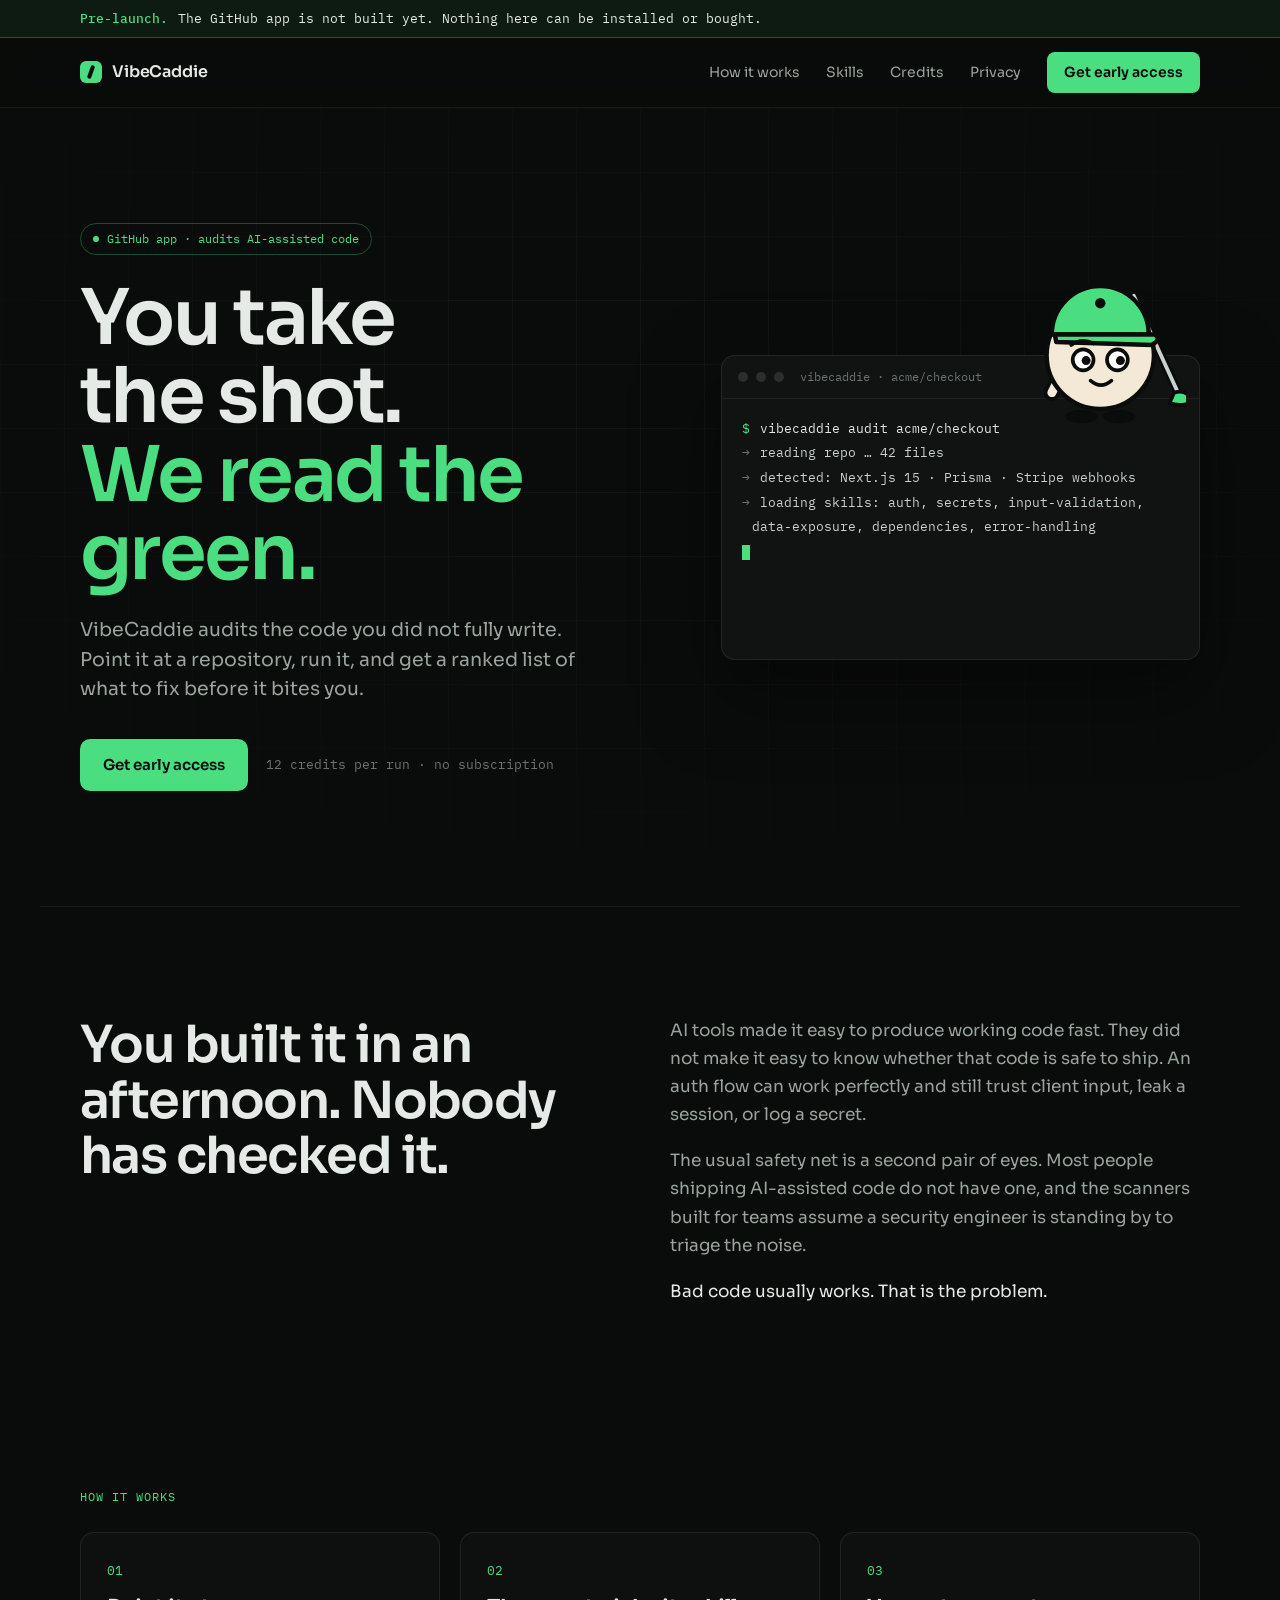
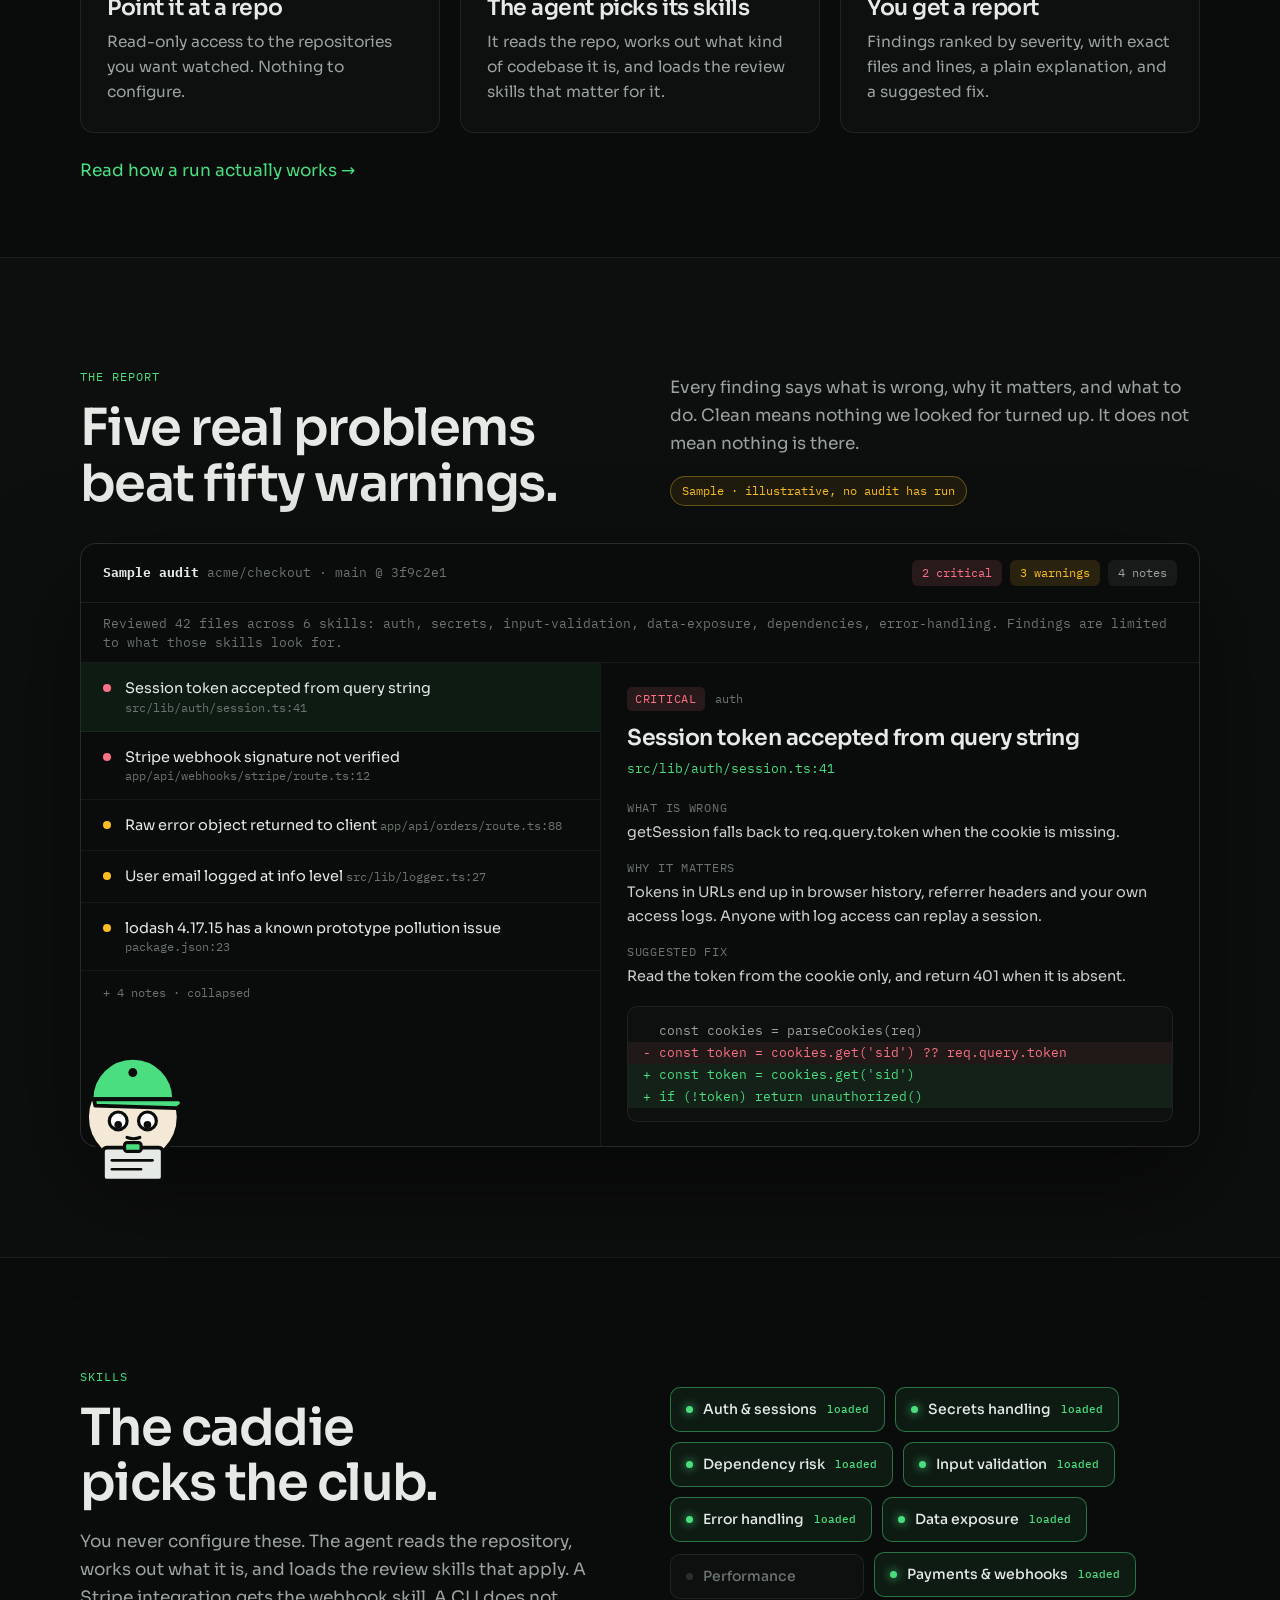
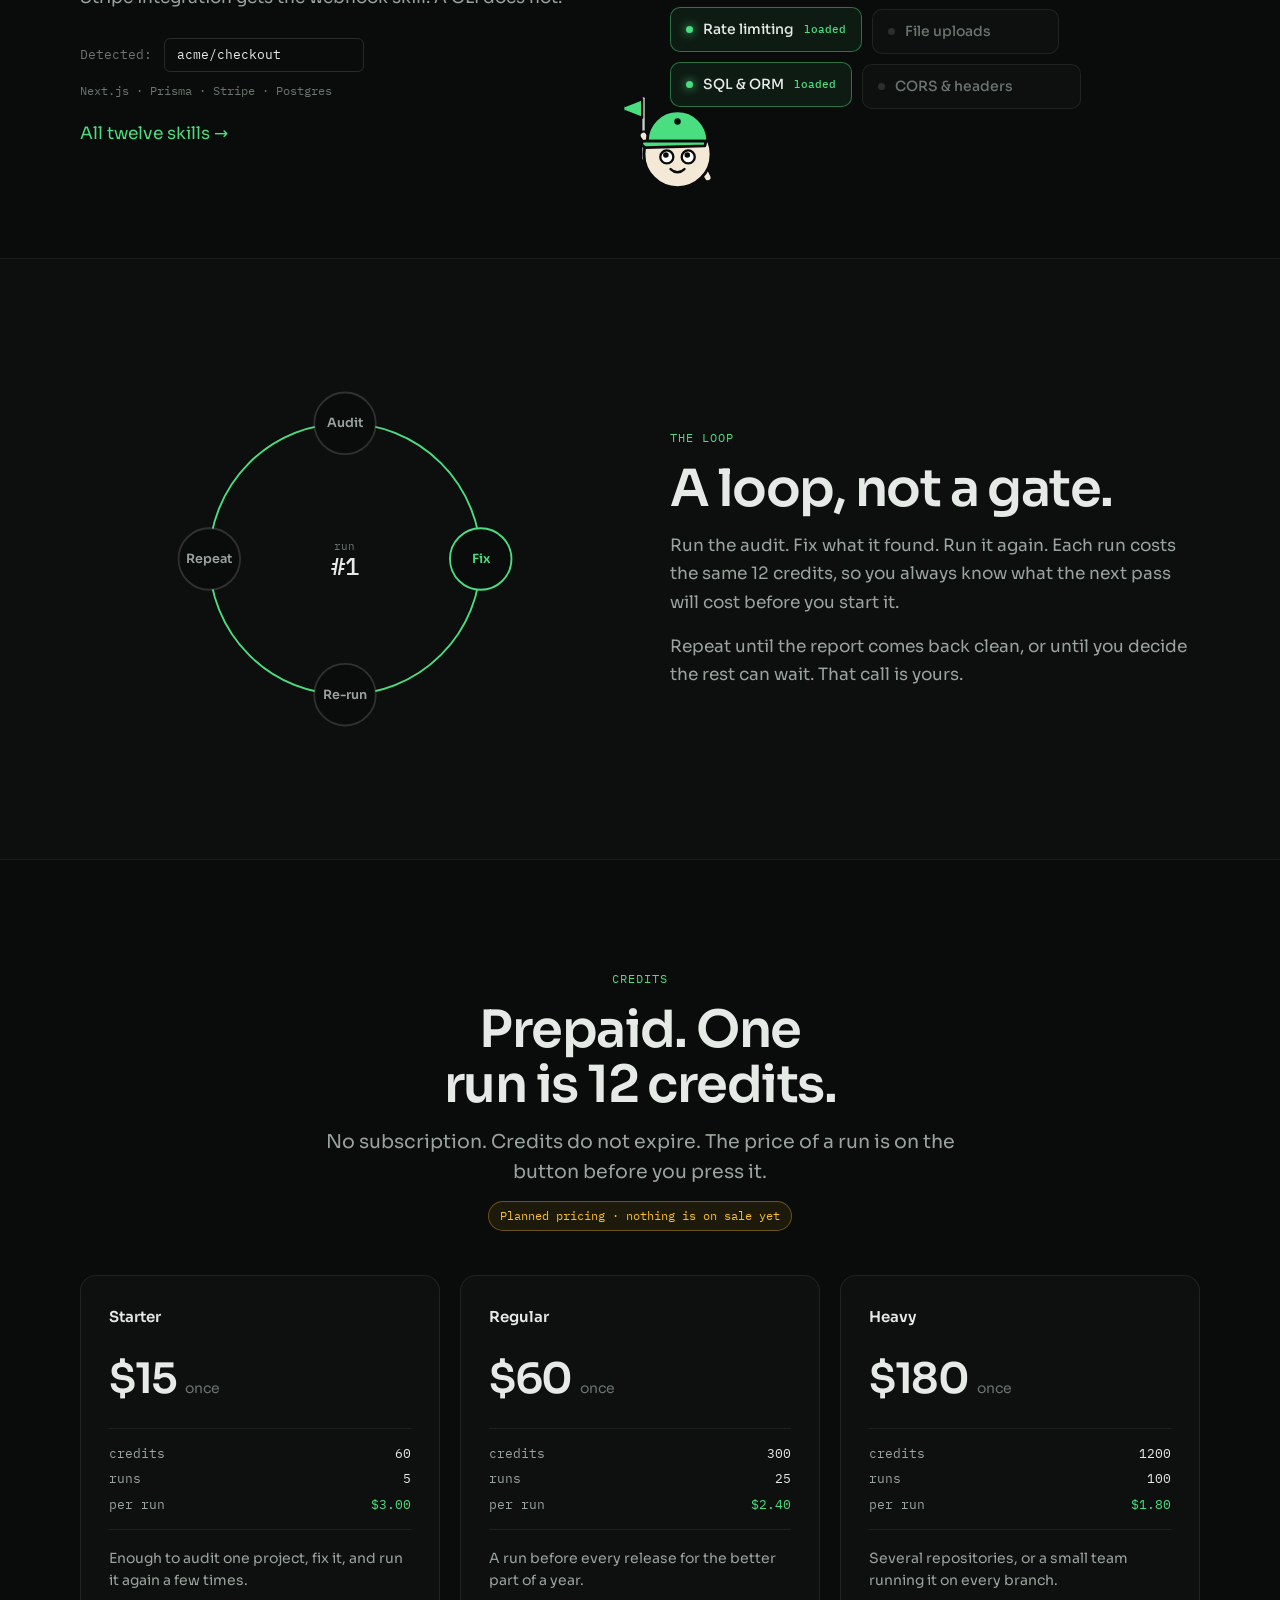
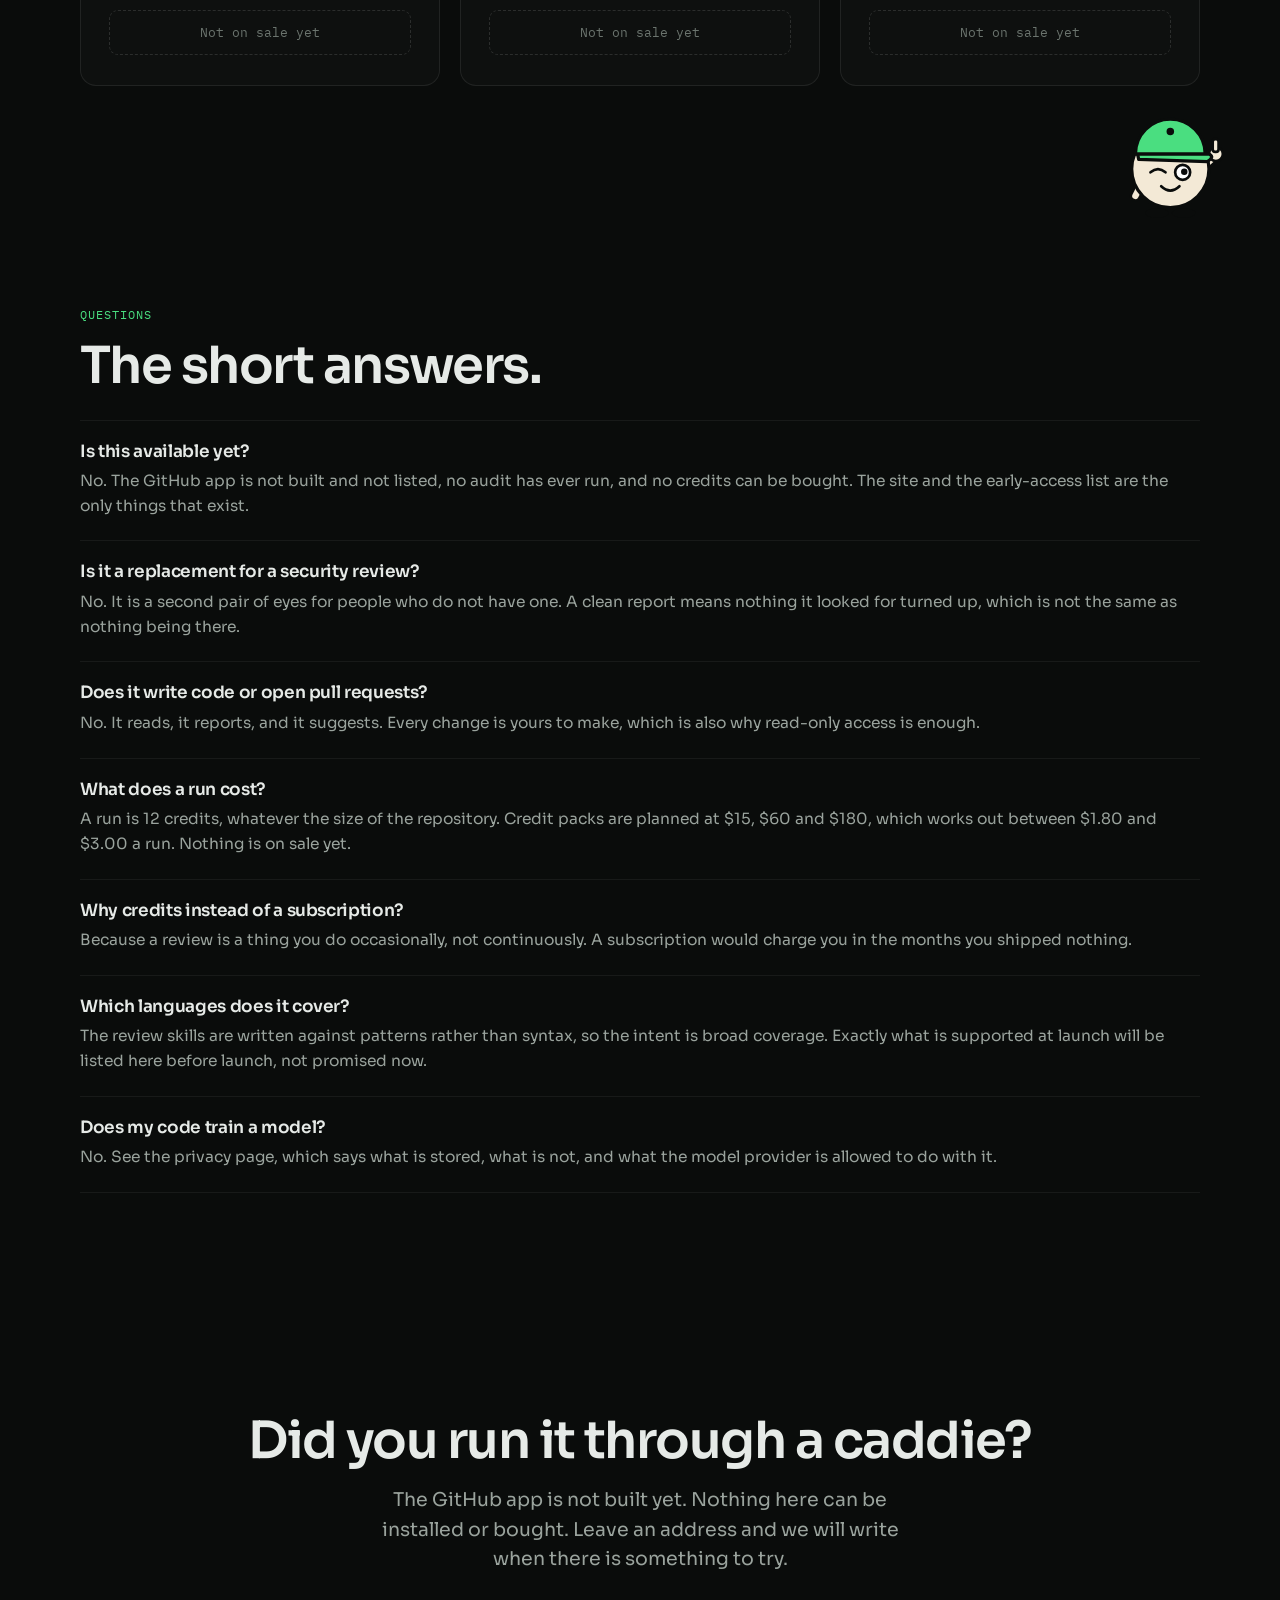
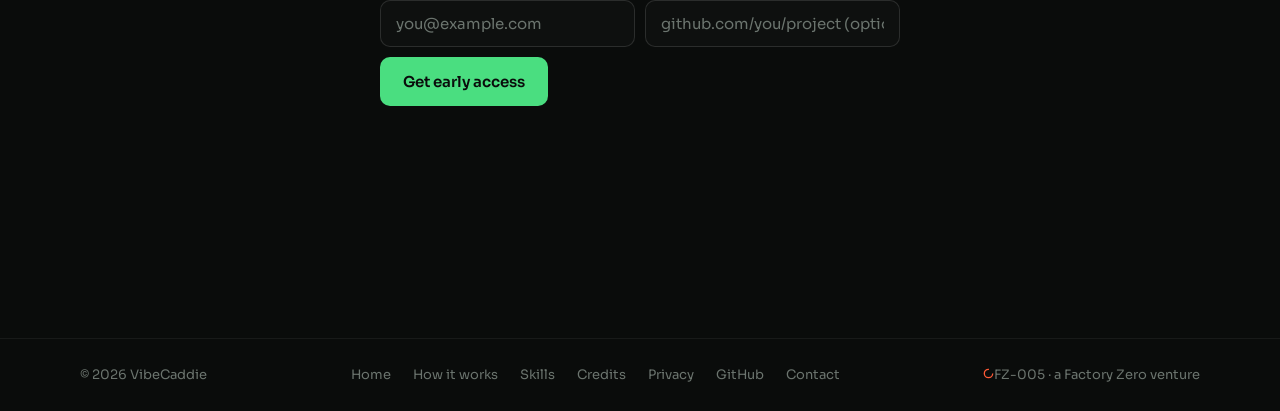
==== index.html @ 2d2e357c "VibeCaddie: the pre-launch site Built from the Claude Design source. Static HTML, vanilla JS, zero d" ====
<!DOCTYPE html>
<html lang="en" class="no-js">
<head>
<meta charset="utf-8">
<meta name="viewport" content="width=device-width, initial-scale=1">
<title>VibeCaddie — a code review agent for the code you did not write</title>
<meta name="description" content="VibeCaddie audits AI-assisted code. It reads a repository, loads only the review skills that apply, and returns findings ranked by severity with the file, the line and a suggested fix. Pre-launch.">
<link rel="canonical" href="https://vibecaddie.com/">

<meta property="og:type" content="website">
<meta property="og:site_name" content="VibeCaddie">
<meta property="og:title" content="VibeCaddie — a code review agent for the code you did not write">
<meta property="og:description" content="VibeCaddie audits AI-assisted code. It reads a repository, loads only the review skills that apply, and returns findings ranked by severity with the file, the line and a suggested fix. Pre-launch.">
<meta property="og:url" content="https://vibecaddie.com/">
<meta property="og:image" content="https://vibecaddie.com/assets/og.png">
<meta name="twitter:card" content="summary_large_image">
<meta name="twitter:title" content="VibeCaddie — a code review agent for the code you did not write">
<meta name="twitter:description" content="VibeCaddie audits AI-assisted code. It reads a repository, loads only the review skills that apply, and returns findings ranked by severity with the file, the line and a suggested fix. Pre-launch.">
<meta name="twitter:image" content="https://vibecaddie.com/assets/og.png">

<meta name="theme-color" content="#0a0c0b">
<link rel="icon" href="/assets/favicon.svg" type="image/svg+xml">
<link rel="apple-touch-icon" href="/assets/apple-touch-icon.png">
<link rel="manifest" href="/site.webmanifest">

<link rel="alternate" type="text/plain" href="/llms.txt" title="Plain-text brief for language models">
<link rel="alternate" type="application/json" href="/vibecaddie.json" title="VibeCaddie as JSON">

<link rel="preconnect" href="https://fonts.googleapis.com">
<link rel="preconnect" href="https://fonts.gstatic.com" crossorigin>
<link href="https://fonts.googleapis.com/css2?family=Sora:wght@400;500;600;700&family=IBM+Plex+Mono:wght@400;500&display=swap" rel="stylesheet">
<link rel="stylesheet" href="/assets/vc.css">

<script type="application/ld+json">{"@context":"https://schema.org","@graph":[{"@type":"Organization","@id":"https://vibecaddie.com/#org","name":"VibeCaddie","url":"https://vibecaddie.com","email":"contact@vibecaddie.com","sameAs":["https://github.com/VibeCaddie","https://factory0.ventures"],"parentOrganization":{"@type":"Organization","name":"Factory Zero","url":"https://factory0.ventures"}},{"@type":"WebSite","@id":"https://vibecaddie.com/#site","url":"https://vibecaddie.com","name":"VibeCaddie","description":"VibeCaddie audits the code you did not fully write. Point it at a repository, run it, and get a ranked list of what to fix before it bites you.","publisher":{"@id":"https://vibecaddie.com/#org"}},{"@type":"SoftwareApplication","@id":"https://vibecaddie.com/#app","name":"VibeCaddie","applicationCategory":"DeveloperApplication","operatingSystem":"Web","description":"VibeCaddie audits the code you did not fully write. Point it at a repository, run it, and get a ranked list of what to fix before it bites you.","offers":[{"@type":"Offer","name":"Starter — 60 credits","price":"15","priceCurrency":"USD","availability":"https://schema.org/PreOrder","description":"Enough to audit one project, fix it, and run it again a few times."},{"@type":"Offer","name":"Regular — 300 credits","price":"60","priceCurrency":"USD","availability":"https://schema.org/PreOrder","description":"A run before every release for the better part of a year."},{"@type":"Offer","name":"Heavy — 1200 credits","price":"180","priceCurrency":"USD","availability":"https://schema.org/PreOrder","description":"Several repositories, or a small team running it on every branch."}]},{"@type":"FAQPage","@id":"https://vibecaddie.com/#faq","mainEntity":[{"@type":"Question","name":"Is this available yet?","acceptedAnswer":{"@type":"Answer","text":"No. The GitHub app is not built and not listed, no audit has ever run, and no credits can be bought. The site and the early-access list are the only things that exist."}},{"@type":"Question","name":"Is it a replacement for a security review?","acceptedAnswer":{"@type":"Answer","text":"No. It is a second pair of eyes for people who do not have one. A clean report means nothing it looked for turned up, which is not the same as nothing being there."}},{"@type":"Question","name":"Does it write code or open pull requests?","acceptedAnswer":{"@type":"Answer","text":"No. It reads, it reports, and it suggests. Every change is yours to make, which is also why read-only access is enough."}},{"@type":"Question","name":"What does a run cost?","acceptedAnswer":{"@type":"Answer","text":"A run is 12 credits, whatever the size of the repository. Credit packs are planned at $15, $60 and $180, which works out between $1.80 and $3.00 a run. Nothing is on sale yet."}},{"@type":"Question","name":"Why credits instead of a subscription?","acceptedAnswer":{"@type":"Answer","text":"Because a review is a thing you do occasionally, not continuously. A subscription would charge you in the months you shipped nothing."}},{"@type":"Question","name":"Which languages does it cover?","acceptedAnswer":{"@type":"Answer","text":"The review skills are written against patterns rather than syntax, so the intent is broad coverage. Exactly what is supported at launch will be listed here before launch, not promised now."}},{"@type":"Question","name":"Does my code train a model?","acceptedAnswer":{"@type":"Answer","text":"No. See the privacy page, which says what is stored, what is not, and what the model provider is allowed to do with it."}}]}]}</script>
</head>
<body>
<a class="skip" href="#main">Skip to content</a>

<div class="status-bar">
  <div class="wrap"><b>Pre-launch.</b> <span>The GitHub app is not built yet. Nothing here can be installed or bought.</span></div>
</div>

<nav class="nav" data-open="false">
  <div class="wrap">
    <a class="wordmark" href="/"><span class="mark" aria-hidden="true"></span>VibeCaddie</a>
    <button class="nav-toggle" type="button" aria-controls="nav-links">Menu</button>
    <div class="nav-links" id="nav-links">
      <a href="/how-it-works/">How it works</a>
      <a href="/skills/">Skills</a>
      <a href="/pricing/">Credits</a>
      <a href="/privacy/">Privacy</a>
      <a class="btn btn-primary btn-sm" href="/#early-access">Get early access</a>
    </div>
  </div>
</nav>
<main id="main">

<section class="hero">
  <div class="hero-grid" aria-hidden="true"></div>
  <div class="wrap">
    <div class="hero-col">
      <span class="pill"><span class="dot"></span>GitHub app &middot; audits AI-assisted code</span>
      <h1 style="margin:24px 0 0">You take the shot.<br><span class="accent">We read the green.</span></h1>
      <p class="lede" style="margin:24px 0 0;max-width:520px">VibeCaddie audits the code you did not fully write. Point it at a repository, run it, and get a ranked list of what to fix before it bites you.</p>
      <div class="hero-actions">
        <a class="btn btn-primary" href="#early-access">Get early access</a>
        <span class="hero-note">12 credits per run &middot; no subscription</span>
      </div>
    </div>
    <div class="hero-col">
      <div class="mascot mascot--hero" aria-hidden="true"><div class="float"><svg xmlns="http://www.w3.org/2000/svg" viewBox="0 0 220 240" aria-label="Caddie mascot handing over a club">
        <line x1="150" y1="60" x2="212" y2="196" stroke="#0a0c0b" stroke-width="12" stroke-linecap="round"/>
        <line x1="150" y1="60" x2="212" y2="196" stroke="#c9d1cc" stroke-width="5" stroke-linecap="round"/>
        <path d="M204 190 q18 -6 24 12 q-14 8 -30 2z" fill="#4ade80" stroke="#0a0c0b" stroke-width="5" stroke-linejoin="round"/>
        <ellipse cx="80" cy="222" rx="22" ry="9" fill="#0a0c0b"/><ellipse cx="130" cy="222" rx="22" ry="9" fill="#0a0c0b"/>
        <line x1="112" y1="150" x2="160" y2="92" stroke="#0a0c0b" stroke-width="22" stroke-linecap="round"/>
        <line x1="112" y1="150" x2="160" y2="92" stroke="#f3e9d6" stroke-width="12" stroke-linecap="round"/>
        <line x1="60" y1="150" x2="40" y2="190" stroke="#0a0c0b" stroke-width="22" stroke-linecap="round"/>
        <line x1="60" y1="150" x2="40" y2="190" stroke="#f3e9d6" stroke-width="12" stroke-linecap="round"/>
        <circle cx="105" cy="140" r="72" fill="#f3e9d6" stroke="#0a0c0b" stroke-width="6"/>
        <path d="M40 112 A65 65 0 0 1 170 112 Z" fill="#4ade80" stroke="#0a0c0b" stroke-width="6" stroke-linejoin="round"/>
        <path d="M44 112 L178 112 Q188 118 174 126 L46 122 Z" fill="#4ade80" stroke="#0a0c0b" stroke-width="6" stroke-linejoin="round"/>
        <circle cx="105" cy="70" r="7" fill="#0a0c0b"/>
        <circle cx="82" cy="146" r="14" fill="#fff" stroke="#0a0c0b" stroke-width="5"/><circle cx="128" cy="146" r="14" fill="#fff" stroke="#0a0c0b" stroke-width="5"/>
        <circle cx="86" cy="147" r="6" fill="#0a0c0b"/><circle cx="132" cy="147" r="6" fill="#0a0c0b"/>
        <path d="M66 126 q14 -10 30 -2" stroke="#0a0c0b" stroke-width="5" fill="none" stroke-linecap="round"/>
        <path d="M92 174 q14 12 28 0" stroke="#0a0c0b" stroke-width="5" fill="none" stroke-linecap="round"/>
      </svg></div></div>
      
  <div class="term" data-term>
    <div class="term-bar">
      <i></i><i></i><i></i><span>vibecaddie &middot; acme/checkout</span>
    </div>
    <div class="term-body">
      <div class="term-line is-cmd"><span class="pre">$</span><span class="txt">vibecaddie audit acme/checkout</span></div>
      <div class="term-line"><span class="pre">→</span><span class="txt">reading repo … 42 files</span></div>
      <div class="term-line"><span class="pre">→</span><span class="txt">detected: Next.js 15 · Prisma · Stripe webhooks</span></div>
      <div class="term-line"><span class="pre">→</span><span class="txt">loading skills: auth, secrets, input-validation,</span></div>
      <div class="term-line"><span class="pre"> </span><span class="txt">data-exposure, dependencies, error-handling</span></div>
      <div class="term-line"><span class="pre">→</span><span class="txt">auditing …</span></div>
      <div class="term-line is-ok"><span class="pre">✓</span><span class="txt">2 critical · 3 warnings · 4 notes</span></div>
      <div class="term-line"><span class="pre">·</span><span class="txt">done in 1m 48s · 12 credits</span></div>
      <span class="caret" hidden></span>
    </div>
  </div>
    </div>
  </div>
</section>

<section class="section wrap" data-reveal style="border-top:1px solid var(--line-2)">
  <div class="two-col">
    <h2>You built it in an afternoon. Nobody has checked it.</h2>
    <div class="stack">
      <p class="body">AI tools made it easy to produce working code fast. They did not make it easy to know whether that code is safe to ship. An auth flow can work perfectly and still trust client input, leak a session, or log a secret.</p>
      <p class="body">The usual safety net is a second pair of eyes. Most people shipping AI-assisted code do not have one, and the scanners built for teams assume a security engineer is standing by to triage the noise.</p>
      <p class="body strong-line">Bad code usually works. That is the problem.</p>
    </div>
  </div>
</section>

<section class="section-tight wrap" id="how" data-reveal>
  <p class="kicker">How it works</p>
  <div class="cards" style="margin-top:26px">
    <div class="card">
      <div class="n">01</div>
      <h3>Point it at a repo</h3>
      <p>Read-only access to the repositories you want watched. Nothing to configure.</p>
    </div>
    <div class="card">
      <div class="n">02</div>
      <h3>The agent picks its skills</h3>
      <p>It reads the repo, works out what kind of codebase it is, and loads the review skills that matter for it.</p>
    </div>
    <div class="card">
      <div class="n">03</div>
      <h3>You get a report</h3>
      <p>Findings ranked by severity, with exact files and lines, a plain explanation, and a suggested fix.</p>
    </div>
  </div>
  <p class="body" style="margin-top:24px"><a href="/how-it-works/" style="color:var(--green)">Read how a run actually works &rarr;</a></p>
</section>

<section class="band" id="report">
  <div class="section wrap">
    <div class="two-col center" style="margin-bottom:32px" data-reveal>
      <div>
        <p class="kicker">The report</p>
        <h2 style="margin-top:14px">Five real problems beat fifty warnings.</h2>
      </div>
      <div class="stack">
        <p class="body">Every finding says what is wrong, why it matters, and what to do. Clean means nothing we looked for turned up. It does not mean nothing is there.</p>
        <p><span class="sample-note">Sample &middot; illustrative, no audit has run</span></p>
      </div>
    </div>
    <div data-reveal>
    <div style="position:relative">
      <div class="mascot mascot--report" aria-hidden="true"><div class="float"><svg xmlns="http://www.w3.org/2000/svg" viewBox="0 0 220 240" aria-label="Caddie mascot reading a clipboard">
          <ellipse cx="80" cy="222" rx="22" ry="9" fill="#0a0c0b"/><ellipse cx="130" cy="222" rx="22" ry="9" fill="#0a0c0b"/>
          <line x1="60" y1="150" x2="70" y2="200" stroke="#0a0c0b" stroke-width="22" stroke-linecap="round"/><line x1="60" y1="150" x2="70" y2="200" stroke="#f3e9d6" stroke-width="12" stroke-linecap="round"/>
          <line x1="150" y1="150" x2="140" y2="200" stroke="#0a0c0b" stroke-width="22" stroke-linecap="round"/><line x1="150" y1="150" x2="140" y2="200" stroke="#f3e9d6" stroke-width="12" stroke-linecap="round"/>
          <circle cx="105" cy="140" r="72" fill="#f3e9d6" stroke="#0a0c0b" stroke-width="6"/>
          <path d="M40 112 A65 65 0 0 1 170 112 Z" fill="#4ade80" stroke="#0a0c0b" stroke-width="6" stroke-linejoin="round"/>
          <path d="M44 112 L178 112 Q188 118 174 126 L46 122 Z" fill="#4ade80" stroke="#0a0c0b" stroke-width="6" stroke-linejoin="round"/>
          <circle cx="105" cy="70" r="7" fill="#0a0c0b"/>
          <circle cx="82" cy="146" r="14" fill="#fff" stroke="#0a0c0b" stroke-width="5"/><circle cx="128" cy="146" r="14" fill="#fff" stroke="#0a0c0b" stroke-width="5"/>
          <circle cx="82" cy="152" r="6" fill="#0a0c0b"/><circle cx="128" cy="152" r="6" fill="#0a0c0b"/>
          <path d="M96 172 q10 4 20 0" stroke="#0a0c0b" stroke-width="5" fill="none" stroke-linecap="round"/>
          <rect x="58" y="188" width="94" height="52" rx="6" fill="#e6eae7" stroke="#0a0c0b" stroke-width="6"/>
          <rect x="92" y="180" width="26" height="14" rx="4" fill="#4ade80" stroke="#0a0c0b" stroke-width="5"/>
          <line x1="72" y1="208" x2="136" y2="208" stroke="#0a0c0b" stroke-width="4" stroke-linecap="round"/><line x1="72" y1="222" x2="118" y2="222" stroke="#0a0c0b" stroke-width="4" stroke-linecap="round"/>
        </svg></div></div>
      <div class="report" data-report>
        <div class="report-head">
          <div><b>Sample audit</b> <span class="repo">acme/checkout &middot; main @ 3f9c2e1</span></div>
          <div class="chips">
            <span class="chip critical">2 critical</span>
            <span class="chip warning">3 warnings</span>
            <span class="chip note">4 notes</span>
          </div>
        </div>
        <div class="report-scope">Reviewed 42 files across 6 skills: auth, secrets, input-validation, data-exposure, dependencies, error-handling. Findings are limited to what those skills look for.</div>
        <div class="report-body">
          <div class="finding-list" role="tablist" aria-label="Sample findings">
        <button type="button" class="finding" role="tab" data-for="f0" aria-selected="true">
          <span class="dot critical"></span>
          <span style="min-width:0">
            <span class="t">Session token accepted from query string</span>
            <span class="p">src/lib/auth/session.ts:41</span>
          </span>
        </button>
        <button type="button" class="finding" role="tab" data-for="f1" aria-selected="false">
          <span class="dot critical"></span>
          <span style="min-width:0">
            <span class="t">Stripe webhook signature not verified</span>
            <span class="p">app/api/webhooks/stripe/route.ts:12</span>
          </span>
        </button>
        <button type="button" class="finding" role="tab" data-for="f2" aria-selected="false">
          <span class="dot warning"></span>
          <span style="min-width:0">
            <span class="t">Raw error object returned to client</span>
            <span class="p">app/api/orders/route.ts:88</span>
          </span>
        </button>
        <button type="button" class="finding" role="tab" data-for="f3" aria-selected="false">
          <span class="dot warning"></span>
          <span style="min-width:0">
            <span class="t">User email logged at info level</span>
            <span class="p">src/lib/logger.ts:27</span>
          </span>
        </button>
        <button type="button" class="finding" role="tab" data-for="f4" aria-selected="false">
          <span class="dot warning"></span>
          <span style="min-width:0">
            <span class="t">lodash 4.17.15 has a known prototype pollution issue</span>
            <span class="p">package.json:23</span>
          </span>
        </button>
            <div class="finding-more">+ 4 notes &middot; collapsed</div>
          </div>
          <div>
        <div class="detail" data-detail="f0">
          <div class="detail-meta">
            <span class="sev critical">critical</span>
            <span class="dim">auth</span>
          </div>
          <h3>Session token accepted from query string</h3>
          <div class="detail-path">src/lib/auth/session.ts:41</div>
          <div class="detail-grid">
            <div><span class="label">What is wrong</span>getSession falls back to req.query.token when the cookie is missing.</div>
            <div><span class="label">Why it matters</span>Tokens in URLs end up in browser history, referrer headers and your own access logs. Anyone with log access can replay a session.</div>
            <div><span class="label">Suggested fix</span>Read the token from the cookie only, and return 401 when it is absent.</div>
          </div>
          <div class="diff">
            <div>  const cookies = parseCookies(req)</div>
            <div class="del">- const token = cookies.get('sid') ?? req.query.token</div>
            <div class="add">+ const token = cookies.get('sid')</div>
            <div class="add">+ if (!token) return unauthorized()</div>
          </div>
        </div>
        <div class="detail" data-detail="f1" hidden>
          <div class="detail-meta">
            <span class="sev critical">critical</span>
            <span class="dim">payments</span>
          </div>
          <h3>Stripe webhook signature not verified</h3>
          <div class="detail-path">app/api/webhooks/stripe/route.ts:12</div>
          <div class="detail-grid">
            <div><span class="label">What is wrong</span>The handler parses the event body directly instead of calling stripe.webhooks.constructEvent.</div>
            <div><span class="label">Why it matters</span>Anyone who finds the endpoint can post a fake checkout.session.completed event and unlock a paid plan.</div>
            <div><span class="label">Suggested fix</span>Verify the Stripe-Signature header against your webhook secret before trusting the payload.</div>
          </div>
          <div class="diff">
            <div class="del">- const event = await req.json()</div>
            <div class="add">+ const sig = req.headers.get('stripe-signature')</div>
            <div class="add">+ const event = stripe.webhooks.constructEvent(</div>
            <div class="add">+   await req.text(), sig, process.env.STRIPE_WEBHOOK_SECRET)</div>
          </div>
        </div>
        <div class="detail" data-detail="f2" hidden>
          <div class="detail-meta">
            <span class="sev warning">warning</span>
            <span class="dim">error-handling</span>
          </div>
          <h3>Raw error object returned to client</h3>
          <div class="detail-path">app/api/orders/route.ts:88</div>
          <div class="detail-grid">
            <div><span class="label">What is wrong</span>The catch block sends err.message and err.stack in the 500 response.</div>
            <div><span class="label">Why it matters</span>Stack traces reveal file paths, dependency versions and sometimes query text.</div>
            <div><span class="label">Suggested fix</span>Log the error server side and return a generic message with a request id.</div>
          </div>
          <div class="diff">
            <div class="del">- return json({ error: err.message, stack: err.stack }, 500)</div>
            <div class="add">+ log.error({ err, requestId })</div>
            <div class="add">+ return json({ error: 'Something went wrong', requestId }, 500)</div>
          </div>
        </div>
        <div class="detail" data-detail="f3" hidden>
          <div class="detail-meta">
            <span class="sev warning">warning</span>
            <span class="dim">data-exposure</span>
          </div>
          <h3>User email logged at info level</h3>
          <div class="detail-path">src/lib/logger.ts:27</div>
          <div class="detail-grid">
            <div><span class="label">What is wrong</span>Every request log line includes the authenticated user’s email address.</div>
            <div><span class="label">Why it matters</span>Log retention is usually longer than you think, and shared with more vendors than you think.</div>
            <div><span class="label">Suggested fix</span>Log the user id instead, or hash the email if you need to correlate.</div>
          </div>
          <div class="diff">
            <div class="del">- log.info({ path, email: user.email })</div>
            <div class="add">+ log.info({ path, userId: user.id })</div>
          </div>
        </div>
        <div class="detail" data-detail="f4" hidden>
          <div class="detail-meta">
            <span class="sev warning">warning</span>
            <span class="dim">dependencies</span>
          </div>
          <h3>lodash 4.17.15 has a known prototype pollution issue</h3>
          <div class="detail-path">package.json:23</div>
          <div class="detail-grid">
            <div><span class="label">What is wrong</span>lodash is pinned below 4.17.21, which fixes CVE-2021-23337 and CVE-2020-28500.</div>
            <div><span class="label">Why it matters</span>Your code passes user-supplied objects to _.merge in two places.</div>
            <div><span class="label">Suggested fix</span>Bump to 4.17.21 or later and run the audit again.</div>
          </div>
          <div class="diff">
            <div class="del">- &quot;lodash&quot;: &quot;4.17.15&quot;</div>
            <div class="add">+ &quot;lodash&quot;: &quot;^4.17.21&quot;</div>
          </div>
        </div></div>
        </div>
      </div>
    </div></div>
  </div>
</section>

<section class="section wrap" data-reveal>
  <div class="two-col center">
    <div>
      <p class="kicker">Skills</p>
      <h2 style="margin-top:14px">The caddie picks the club.</h2>
      <p class="body" style="margin-top:18px">You never configure these. The agent reads the repository, works out what it is, and loads the review skills that apply. A Stripe integration gets the webhook skill. A CLI does not.</p>
      <div class="detect-row">
        <span class="dim">Detected:</span>
        <span class="detect-name" data-detect-name>acme/checkout</span>
      </div>
      <div class="mono dim" style="margin-top:10px;font-size:12px" data-detect-stack>Next.js · Prisma · Stripe · Postgres</div>
      <p class="body" style="margin-top:20px"><a href="/skills/" style="color:var(--green)">All twelve skills &rarr;</a></p>
    </div>
    <div style="position:relative">
      <div class="skill-cloud" data-skills="[{&quot;name&quot;:&quot;acme/checkout&quot;,&quot;stack&quot;:&quot;Next.js · Prisma · Stripe · Postgres&quot;,&quot;on&quot;:[0,1,2,3,4,5,7,8,10]},{&quot;name&quot;:&quot;dana/ledger-cli&quot;,&quot;stack&quot;:&quot;Go · Cobra · SQLite&quot;,&quot;on&quot;:[1,2,3,4,10]},{&quot;name&quot;:&quot;studio/media-api&quot;,&quot;stack&quot;:&quot;Express · S3 · Redis · JWT&quot;,&quot;on&quot;:[0,1,3,5,6,8,9,11]}]">
        <div class="mascot mascot--skills" aria-hidden="true"><div class="float"><svg xmlns="http://www.w3.org/2000/svg" viewBox="0 0 220 240" aria-label="Caddie mascot holding up a flag">
          <line x1="178" y1="20" x2="178" y2="150" stroke="#0a0c0b" stroke-width="12" stroke-linecap="round"/><line x1="178" y1="20" x2="178" y2="150" stroke="#c9d1cc" stroke-width="5" stroke-linecap="round"/>
          <path d="M181 22 L232 42 L181 62 Z" fill="#4ade80" stroke="#0a0c0b" stroke-width="5" stroke-linejoin="round"/>
          <ellipse cx="80" cy="222" rx="22" ry="9" fill="#0a0c0b"/><ellipse cx="130" cy="222" rx="22" ry="9" fill="#0a0c0b"/>
          <line x1="150" y1="140" x2="178" y2="100" stroke="#0a0c0b" stroke-width="22" stroke-linecap="round"/><line x1="150" y1="140" x2="178" y2="100" stroke="#f3e9d6" stroke-width="12" stroke-linecap="round"/>
          <line x1="60" y1="150" x2="40" y2="190" stroke="#0a0c0b" stroke-width="22" stroke-linecap="round"/><line x1="60" y1="150" x2="40" y2="190" stroke="#f3e9d6" stroke-width="12" stroke-linecap="round"/>
          <circle cx="105" cy="140" r="72" fill="#f3e9d6" stroke="#0a0c0b" stroke-width="6"/>
          <path d="M40 112 A65 65 0 0 1 170 112 Z" fill="#4ade80" stroke="#0a0c0b" stroke-width="6" stroke-linejoin="round"/>
          <path d="M44 112 L178 112 Q188 118 174 126 L46 122 Z" fill="#4ade80" stroke="#0a0c0b" stroke-width="6" stroke-linejoin="round"/>
          <circle cx="105" cy="70" r="7" fill="#0a0c0b"/>
          <circle cx="82" cy="146" r="14" fill="#fff" stroke="#0a0c0b" stroke-width="5"/><circle cx="128" cy="146" r="14" fill="#fff" stroke="#0a0c0b" stroke-width="5"/>
          <circle cx="84" cy="142" r="6" fill="#0a0c0b"/><circle cx="130" cy="142" r="6" fill="#0a0c0b"/>
          <path d="M90 172 q15 14 30 0" stroke="#0a0c0b" stroke-width="5" fill="none" stroke-linecap="round"/>
        </svg></div></div>
        <span class="skill-tag on"><span class="dot"></span>Auth &amp; sessions<span class="loaded">loaded</span></span>
        <span class="skill-tag on"><span class="dot"></span>Secrets handling<span class="loaded">loaded</span></span>
        <span class="skill-tag on"><span class="dot"></span>Dependency risk<span class="loaded">loaded</span></span>
        <span class="skill-tag on"><span class="dot"></span>Input validation<span class="loaded">loaded</span></span>
        <span class="skill-tag on"><span class="dot"></span>Error handling<span class="loaded">loaded</span></span>
        <span class="skill-tag on"><span class="dot"></span>Data exposure<span class="loaded">loaded</span></span>
        <span class="skill-tag"><span class="dot"></span>Performance<span class="loaded">loaded</span></span>
        <span class="skill-tag on"><span class="dot"></span>Payments &amp; webhooks<span class="loaded">loaded</span></span>
        <span class="skill-tag on"><span class="dot"></span>Rate limiting<span class="loaded">loaded</span></span>
        <span class="skill-tag"><span class="dot"></span>File uploads<span class="loaded">loaded</span></span>
        <span class="skill-tag on"><span class="dot"></span>SQL &amp; ORM<span class="loaded">loaded</span></span>
        <span class="skill-tag"><span class="dot"></span>CORS &amp; headers<span class="loaded">loaded</span></span>
      </div></div>
  </div>
</section>

<section class="band">
  <div class="section wrap two-col center" data-reveal>
    
    <div class="loop-fig" data-loop>
      <svg viewBox="0 0 420 420" width="380" height="380" role="img" aria-label="The audit loop: Audit, then Fix, then Re-run, then Repeat, repeating">
        <circle cx="210" cy="210" r="150" fill="none" stroke="rgba(255,255,255,.08)" stroke-width="2"/>
        <circle class="loop-ring" cx="210" cy="210" r="150" fill="none" stroke="#4ade80" stroke-width="2"/>
        <g class="loop-orbit"><circle cx="210" cy="60" r="7" fill="#4ade80"/></g>
        <g class="loop-node on">
          <circle cx="210" cy="60" r="34"/>
          <text x="210" y="60" text-anchor="middle" dominant-baseline="central">Audit</text>
        </g>
        <g class="loop-node">
          <circle cx="360" cy="210" r="34"/>
          <text x="360" y="210" text-anchor="middle" dominant-baseline="central">Fix</text>
        </g>
        <g class="loop-node">
          <circle cx="210" cy="360" r="34"/>
          <text x="210" y="360" text-anchor="middle" dominant-baseline="central">Re-run</text>
        </g>
        <g class="loop-node">
          <circle cx="60" cy="210" r="34"/>
          <text x="60" y="210" text-anchor="middle" dominant-baseline="central">Repeat</text>
        </g>
        <text x="210" y="200" text-anchor="middle" fill="#6b746e" font-family="IBM Plex Mono,monospace" font-size="12">run</text>
        <text x="210" y="228" text-anchor="middle" fill="#e6eae7" font-family="IBM Plex Mono,monospace" font-size="26" font-weight="500" data-run-no>#1</text>
      </svg>
    </div>
    <div>
      <p class="kicker">The loop</p>
      <h2 style="margin-top:14px">A loop, not a gate.</h2>
      <p class="body" style="margin-top:16px">Run the audit. Fix what it found. Run it again. Each run costs the same 12 credits, so you always know what the next pass will cost before you start it.</p>
      <p class="body" style="margin-top:16px">Repeat until the report comes back clean, or until you decide the rest can wait. That call is yours.</p>
    </div>
  </div>
</section>

<section class="section wrap" id="pricing" data-reveal style="position:relative">
  <div style="text-align:center;max-width:640px;margin:0 auto">
    <p class="kicker">Credits</p>
    <h2 style="margin-top:14px">Prepaid. One run is 12 credits.</h2>
    <p class="lede" style="margin-top:16px">No subscription. Credits do not expire. The price of a run is on the button before you press it.</p>
    <p style="margin-top:14px"><span class="sample-note">Planned pricing &middot; nothing is on sale yet</span></p>
  </div>
  <div style="margin-top:44px">
    <div class="packs">
      <div class="pack">
        <div class="pack-name">Starter</div>
        <div class="pack-price"><b>$15</b><span>once</span></div>
        <div class="pack-rows">
          <div><span>credits</span><b>60</b></div>
          <div><span>runs</span><b>5</b></div>
          <div><span>per run</span><span class="per">$3.00</span></div>
        </div>
        <p class="pack-desc">Enough to audit one project, fix it, and run it again a few times.</p>
        <div class="pack-cta">Not on sale yet</div>
      </div>
      <div class="pack">
        <div class="pack-name">Regular</div>
        <div class="pack-price"><b>$60</b><span>once</span></div>
        <div class="pack-rows">
          <div><span>credits</span><b>300</b></div>
          <div><span>runs</span><b>25</b></div>
          <div><span>per run</span><span class="per">$2.40</span></div>
        </div>
        <p class="pack-desc">A run before every release for the better part of a year.</p>
        <div class="pack-cta">Not on sale yet</div>
      </div>
      <div class="pack">
        <div class="pack-name">Heavy</div>
        <div class="pack-price"><b>$180</b><span>once</span></div>
        <div class="pack-rows">
          <div><span>credits</span><b>1200</b></div>
          <div><span>runs</span><b>100</b></div>
          <div><span>per run</span><span class="per">$1.80</span></div>
        </div>
        <p class="pack-desc">Several repositories, or a small team running it on every branch.</p>
        <div class="pack-cta">Not on sale yet</div>
      </div>
    </div></div>
  <div class="mascot mascot--price" aria-hidden="true"><div class="float"><svg xmlns="http://www.w3.org/2000/svg" viewBox="0 0 220 240" aria-label="Caddie mascot giving a thumbs up">
      <ellipse cx="80" cy="222" rx="22" ry="9" fill="#0a0c0b"/><ellipse cx="130" cy="222" rx="22" ry="9" fill="#0a0c0b"/>
      <line x1="150" y1="150" x2="186" y2="118" stroke="#0a0c0b" stroke-width="22" stroke-linecap="round"/><line x1="150" y1="150" x2="186" y2="118" stroke="#f3e9d6" stroke-width="12" stroke-linecap="round"/>
      <circle cx="190" cy="112" r="13" fill="#f3e9d6" stroke="#0a0c0b" stroke-width="5"/>
      <rect x="184" y="84" width="11" height="24" rx="5" fill="#f3e9d6" stroke="#0a0c0b" stroke-width="5"/>
      <line x1="60" y1="150" x2="40" y2="190" stroke="#0a0c0b" stroke-width="22" stroke-linecap="round"/><line x1="60" y1="150" x2="40" y2="190" stroke="#f3e9d6" stroke-width="12" stroke-linecap="round"/>
      <circle cx="105" cy="140" r="72" fill="#f3e9d6" stroke="#0a0c0b" stroke-width="6"/>
      <path d="M40 112 A65 65 0 0 1 170 112 Z" fill="#4ade80" stroke="#0a0c0b" stroke-width="6" stroke-linejoin="round"/>
      <path d="M44 112 L178 112 Q188 118 174 126 L46 122 Z" fill="#4ade80" stroke="#0a0c0b" stroke-width="6" stroke-linejoin="round"/>
      <circle cx="105" cy="70" r="7" fill="#0a0c0b"/>
      <path d="M68 146 q14 -12 28 0" stroke="#0a0c0b" stroke-width="5" fill="none" stroke-linecap="round"/>
      <circle cx="128" cy="146" r="14" fill="#fff" stroke="#0a0c0b" stroke-width="5"/><circle cx="131" cy="145" r="6" fill="#0a0c0b"/>
      <path d="M88 172 q17 16 34 0" stroke="#0a0c0b" stroke-width="5" fill="none" stroke-linecap="round"/>
    </svg></div></div>
</section>

<section class="section wrap" id="faq" data-reveal>
  <p class="kicker">Questions</p>
  <h2 style="margin:14px 0 26px">The short answers.</h2>
  
    <div class="faq">
      <div class="faq-item">
        <h3>Is this available yet?</h3>
        <p>No. The GitHub app is not built and not listed, no audit has ever run, and no credits can be bought. The site and the early-access list are the only things that exist.</p>
      </div>
      <div class="faq-item">
        <h3>Is it a replacement for a security review?</h3>
        <p>No. It is a second pair of eyes for people who do not have one. A clean report means nothing it looked for turned up, which is not the same as nothing being there.</p>
      </div>
      <div class="faq-item">
        <h3>Does it write code or open pull requests?</h3>
        <p>No. It reads, it reports, and it suggests. Every change is yours to make, which is also why read-only access is enough.</p>
      </div>
      <div class="faq-item">
        <h3>What does a run cost?</h3>
        <p>A run is 12 credits, whatever the size of the repository. Credit packs are planned at $15, $60 and $180, which works out between $1.80 and $3.00 a run. Nothing is on sale yet.</p>
      </div>
      <div class="faq-item">
        <h3>Why credits instead of a subscription?</h3>
        <p>Because a review is a thing you do occasionally, not continuously. A subscription would charge you in the months you shipped nothing.</p>
      </div>
      <div class="faq-item">
        <h3>Which languages does it cover?</h3>
        <p>The review skills are written against patterns rather than syntax, so the intent is broad coverage. Exactly what is supported at launch will be listed here before launch, not promised now.</p>
      </div>
      <div class="faq-item">
        <h3>Does my code train a model?</h3>
        <p>No. See the privacy page, which says what is stored, what is not, and what the model provider is allowed to do with it.</p>
      </div>
    </div>
</section>


<section class="section wrap" id="early-access" style="text-align:center" data-reveal>
  <h2>Did you run it through a caddie?</h2>
  <p class="lede" style="margin:18px auto 0;max-width:560px">The GitHub app is not built yet. Nothing here can be installed or bought. Leave an address and we will write when there is something to try.</p>
  <div style="display:flex;justify-content:center;margin-top:26px">
<form class="ea" id="early-access-form" data-early-access data-fallback="contact@vibecaddie.com" method="post" action="/api/early-access">
  <div class="ea-row">
    <input type="email" name="email" required autocomplete="email" placeholder="you@example.com" aria-label="Your email address">
    <input type="text" name="repo" placeholder="github.com/you/project (optional)" aria-label="A repository you would point it at">
    <button class="btn btn-primary" type="submit">Get early access</button>
  </div>
  <label class="hp" aria-hidden="true">Company <input type="text" name="company" tabindex="-1" autocomplete="off"></label>
  <p class="ea-msg" role="status" aria-live="polite"></p>
</form></div>
</section>
</main>

<footer class="foot">
  <div class="wrap">
    <span>&copy; <span data-year>2026</span> VibeCaddie</span>
    <nav class="foot-nav" aria-label="Footer">
      <a href="/">Home</a>
      <a href="/how-it-works/">How it works</a>
      <a href="/skills/">Skills</a>
      <a href="/pricing/">Credits</a>
      <a href="/privacy/">Privacy</a>
      <a href="https://github.com/VibeCaddie" rel="noopener">GitHub</a>
      <a href="mailto:contact@vibecaddie.com">Contact</a>
    </nav>
    <span class="fz-credit"><a href="https://factory0.ventures" rel="noopener"><svg class="fz-ring" viewBox="0 0 16 16" width="11" height="11" aria-hidden="true" focusable="false"><circle cx="8" cy="8" r="6.1" fill="none" stroke="#FF5A36" stroke-width="1.9" stroke-dasharray="28.7 9.6"/></svg><span>FZ-005 &middot; a Factory Zero venture</span></a></span>
  </div>
</footer>
<script src="/assets/vc-data.js"></script>
<script src="/assets/vc-common.js"></script>
</body>
</html>
---- assets/vc.css ----
/* VibeCaddie — one stylesheet, token driven.
   Palette and type come from the Claude Design source. */

:root {
  --bg:       #0a0c0b;
  --panel:    #0e100f;
  --panel-2:  #101312;
  --band:     #0d0f0e;
  --ink:      #e6eae7;
  --muted:    #9aa39d;
  --dim:      #6b746e;
  --green:    #4ade80;
  --green-lt: #6ee7a0;
  --critical: #fb7185;
  --warning:  #fbbf24;
  --cream:    #f3e9d6;
  --silver:   #c9d1cc;

  --line:     rgba(255,255,255,.08);
  --line-2:   rgba(255,255,255,.06);
  --line-3:   rgba(255,255,255,.12);
  --green-dim:rgba(74,222,128,.30);
  --green-bg: rgba(74,222,128,.07);

  --sans: 'Sora', system-ui, -apple-system, 'Segoe UI', sans-serif;
  --mono: 'IBM Plex Mono', ui-monospace, SFMono-Regular, Menlo, monospace;

  --wrap: 1200px;
  --gutter: clamp(20px, 5vw, 40px);
}

* { box-sizing: border-box; }

html { scroll-behavior: smooth; }

body {
  margin: 0;
  background: var(--bg);
  color: var(--ink);
  font-family: var(--sans);
  font-size: 16px;
  line-height: 1.5;
  -webkit-font-smoothing: antialiased;
  overflow-x: hidden;
}

a { color: inherit; text-decoration: none; }
a:hover { color: var(--green); }
::selection { background: var(--green); color: var(--bg); }

img, svg { max-width: 100%; }

:focus-visible {
  outline: 2px solid var(--green);
  outline-offset: 3px;
  border-radius: 4px;
}

.skip {
  position: absolute; left: -9999px; top: 0; z-index: 100;
  background: var(--green); color: var(--bg);
  padding: 10px 16px; font-weight: 600; border-radius: 0 0 8px 0;
}
.skip:focus { left: 0; color: var(--bg); }

.wrap { max-width: var(--wrap); margin: 0 auto; padding-inline: var(--gutter); }
.band { background: var(--band); border-block: 1px solid var(--line-2); }

/* ── type ──────────────────────────────────────────────────── */
h1, h2, h3 { font-weight: 600; letter-spacing: -.03em; line-height: 1.08; margin: 0; text-wrap: balance; }
h1 { font-size: clamp(38px, 6vw, 78px); letter-spacing: -.035em; line-height: 1.02; }
h2 { font-size: clamp(28px, 4vw, 52px); }
h3 { font-size: clamp(19px, 2.2vw, 22px); letter-spacing: -.02em; }

p { margin: 0; }
.lede  { font-size: clamp(16px, 1.6vw, 19px); line-height: 1.55; color: var(--muted); }
.body  { font-size: clamp(15px, 1.4vw, 17px); line-height: 1.65; color: var(--muted); }
.strong-line { color: var(--ink); }

.kicker {
  font-family: var(--mono); font-size: 12px; color: var(--green);
  letter-spacing: .08em; text-transform: uppercase; margin: 0;
}
.mono { font-family: var(--mono); }
.dim  { color: var(--dim); }

.section { padding-block: clamp(64px, 9vw, 110px); }
.section-tight { padding-block: clamp(40px, 6vw, 72px); }

/* ── status banner ─────────────────────────────────────────── */
.status-bar {
  background: var(--green-bg);
  border-bottom: 1px solid var(--green-dim);
  font-family: var(--mono); font-size: 12.5px; color: var(--ink);
}
.status-bar .wrap { padding-block: 9px; display: flex; gap: 10px; align-items: baseline; flex-wrap: wrap; }
.status-bar b { color: var(--green); font-weight: 500; }

/* ── nav ───────────────────────────────────────────────────── */
.nav {
  position: sticky; top: 0; z-index: 50;
  background: rgba(10,12,11,.72);
  backdrop-filter: blur(14px);
  border-bottom: 1px solid var(--line-2);
}
.nav .wrap { display: flex; align-items: center; justify-content: space-between; gap: 16px; padding-block: 14px; }
.wordmark { display: inline-flex; align-items: center; gap: 10px; font-weight: 600; letter-spacing: -.01em; font-size: 16px; }
.wordmark:hover { color: var(--ink); }
.mark {
  width: 22px; height: 22px; border-radius: 6px; background: var(--green);
  display: inline-block; position: relative; flex: none;
}
.mark::after {
  content: ''; position: absolute; left: 9px; top: 4px;
  width: 4px; height: 14px; background: var(--bg);
  border-radius: 2px; transform: rotate(20deg);
}
.nav-links { display: flex; gap: 26px; align-items: center; font-size: 14px; color: var(--muted); }
.nav-links a[aria-current="page"] { color: var(--ink); }
.nav-toggle { display: none; }

/* ── buttons ───────────────────────────────────────────────── */
.btn {
  display: inline-flex; align-items: center; justify-content: center; gap: 10px;
  font-family: var(--sans); font-weight: 600; font-size: 15px;
  padding: 14px 22px; border-radius: 10px; border: 1px solid transparent;
  cursor: pointer; transition: transform .2s, box-shadow .2s, background .2s, border-color .2s;
}
.btn-primary { background: var(--green); color: var(--bg); }
.btn-primary:hover { background: var(--green-lt); color: var(--bg); transform: translateY(-2px); box-shadow: 0 12px 40px rgba(74,222,128,.28); }
.btn-ghost { background: transparent; color: var(--ink); border-color: var(--line-3); }
.btn-ghost:hover { border-color: var(--green-dim); color: var(--ink); }
.btn-sm { padding: 9px 16px; font-size: 14px; border-radius: 8px; }
.btn:disabled, .btn[aria-disabled="true"] { opacity: .55; cursor: not-allowed; transform: none; box-shadow: none; }

/* ── hero ──────────────────────────────────────────────────── */
.hero { position: relative; }
.hero .wrap {
  display: grid; grid-template-columns: minmax(0,1.1fr) minmax(0,.9fr);
  gap: clamp(32px, 5vw, 56px); align-items: center;
  padding-block: clamp(56px, 9vw, 130px);
}
.hero-grid {
  position: absolute; inset: 0; pointer-events: none;
  background-image:
    linear-gradient(rgba(255,255,255,.035) 1px, transparent 1px),
    linear-gradient(90deg, rgba(255,255,255,.035) 1px, transparent 1px);
  background-size: 64px 64px;
  -webkit-mask-image: radial-gradient(ellipse 70% 60% at 50% 40%, #000 30%, transparent 100%);
          mask-image: radial-gradient(ellipse 70% 60% at 50% 40%, #000 30%, transparent 100%);
}
.hero-col { position: relative; }
.pill {
  display: inline-flex; align-items: center; gap: 8px;
  font-family: var(--mono); font-size: 12px; color: var(--green);
  border: 1px solid var(--green-dim); padding: 6px 12px; border-radius: 999px;
}
.pill .dot { width: 6px; height: 6px; border-radius: 50%; background: var(--green); flex: none; }
h1 .accent { color: var(--green); }
.hero-actions { display: flex; align-items: center; gap: 18px; flex-wrap: wrap; margin-top: 34px; }
.hero-note { font-family: var(--mono); font-size: 13px; color: var(--dim); }

/* ── terminal ──────────────────────────────────────────────── */
.term {
  background: var(--panel-2); border: 1px solid var(--line);
  border-radius: 14px; overflow: hidden; box-shadow: 0 30px 80px rgba(0,0,0,.5);
}
.term-bar {
  display: flex; align-items: center; gap: 8px; padding: 12px 16px;
  border-bottom: 1px solid var(--line-2);
  font-family: var(--mono); font-size: 12px; color: var(--dim);
}
.term-bar i { width: 10px; height: 10px; border-radius: 50%; background: #2a2f2c; display: inline-block; }
.term-bar span { margin-left: 8px; }
.term-body {
  padding: 18px 20px; min-height: 260px;
  font-family: var(--mono); font-size: 13px; line-height: 1.9; color: var(--silver);
}
.term-line { display: flex; gap: 10px; }
.term-line .pre { flex: none; color: var(--dim); }
.term-line.is-cmd .pre { color: var(--green); }
.term-line.is-cmd .txt { color: var(--ink); }
.term-line.is-ok  .pre { color: var(--green); }
.term-line.is-ok  .txt { color: var(--ink); }
.caret {
  display: inline-block; width: 8px; height: 15px; background: var(--green);
  vertical-align: middle; animation: vcBlink 1s steps(1) infinite;
}

/* ── cards ─────────────────────────────────────────────────── */
.cards { display: grid; grid-template-columns: repeat(3, minmax(0,1fr)); gap: 20px; }
.card {
  padding: 28px 26px; border: 1px solid var(--line); border-radius: 14px;
  background: var(--panel); transition: border-color .3s, transform .3s;
}
.card:hover { border-color: var(--green-dim); transform: translateY(-4px); }
.card .n { font-family: var(--mono); font-size: 13px; color: var(--green); }
.card h3 { margin: 16px 0 10px; }
.card p { color: var(--muted); line-height: 1.6; font-size: 15.5px; }

.two-col { display: grid; grid-template-columns: minmax(0,1fr) minmax(0,1fr); gap: clamp(28px, 5vw, 60px); align-items: start; }
.two-col.center { align-items: center; }
.stack { display: flex; flex-direction: column; gap: 18px; }

/* ── sample report ─────────────────────────────────────────── */
.sample-note {
  display: inline-flex; align-items: center; gap: 8px;
  font-family: var(--mono); font-size: 12px; color: var(--warning);
  border: 1px solid rgba(251,191,36,.35); background: rgba(251,191,36,.08);
  padding: 5px 11px; border-radius: 999px;
}
.report {
  background: var(--bg); border: 1px solid var(--line-3);
  border-radius: 16px; overflow: hidden; box-shadow: 0 40px 100px rgba(0,0,0,.55);
}
.report-head {
  display: flex; justify-content: space-between; align-items: center; gap: 16px;
  padding: 16px 22px; border-bottom: 1px solid var(--line); flex-wrap: wrap;
  font-family: var(--mono); font-size: 13px;
}
.report-head .repo { color: var(--dim); }
.chips { display: flex; gap: 8px; font-family: var(--mono); font-size: 12px; flex-wrap: wrap; }
.chip { padding: 4px 10px; border-radius: 6px; }
.chip.critical { background: rgba(251,113,133,.12); color: var(--critical); }
.chip.warning  { background: rgba(251,191,36,.12);  color: var(--warning); }
.chip.note     { background: rgba(255,255,255,.06); color: var(--muted); }
.report-scope {
  padding: 11px 22px; font-family: var(--mono); font-size: 12.5px;
  color: var(--dim); border-bottom: 1px solid var(--line-2);
}
.report-body { display: grid; grid-template-columns: minmax(0,1fr) minmax(0,1.15fr); }
.finding-list { border-right: 1px solid var(--line-2); }
.finding {
  display: flex; gap: 14px; padding: 15px 22px; width: 100%;
  border: 0; border-bottom: 1px solid rgba(255,255,255,.05);
  background: transparent; cursor: pointer; text-align: left;
  font-family: var(--sans); color: var(--ink); transition: background .2s;
}
.finding:hover { background: rgba(255,255,255,.03); }
.finding[aria-selected="true"] { background: var(--green-bg); }
.finding .dot { margin-top: 6px; width: 8px; height: 8px; border-radius: 50%; flex: none; }
.finding .dot.critical { background: var(--critical); }
.finding .dot.warning  { background: var(--warning); }
.finding .t { font-size: 14.5px; line-height: 1.4; }
.finding .p { margin-top: 5px; font-family: var(--mono); font-size: 12px; color: var(--dim);
  white-space: nowrap; overflow: hidden; text-overflow: ellipsis; }
.finding-more { padding: 13px 22px; font-family: var(--mono); font-size: 12px; color: var(--dim); }
.detail { padding: 24px 26px; }
.detail-meta { display: flex; align-items: center; gap: 10px; font-family: var(--mono); font-size: 12px; flex-wrap: wrap; }
.sev {
  padding: 3px 8px; border-radius: 5px; text-transform: uppercase; letter-spacing: .06em;
}
.sev.critical { background: rgba(251,113,133,.12); color: var(--critical); }
.sev.warning  { background: rgba(251,191,36,.12);  color: var(--warning); }
.detail h3 { margin: 13px 0 0; line-height: 1.3; }
.detail-path { margin-top: 6px; font-family: var(--mono); font-size: 12.5px; color: var(--green); word-break: break-all; }
.detail-grid { margin-top: 20px; display: grid; gap: 14px; font-size: 14.5px; line-height: 1.6; color: var(--silver); }
.detail-grid .label {
  color: var(--dim); font-family: var(--mono); font-size: 12px;
  text-transform: uppercase; letter-spacing: .06em; display: block; margin-bottom: 4px;
}
.diff {
  margin-top: 18px; background: var(--panel); border: 1px solid rgba(255,255,255,.07);
  border-radius: 10px; padding: 13px 0; font-family: var(--mono);
  font-size: 12.5px; line-height: 1.75; overflow-x: auto;
}
.diff div { white-space: pre; padding-inline: 15px; color: var(--muted); }
.diff .add { color: var(--green); background: rgba(74,222,128,.08); }
.diff .del { color: var(--critical); background: rgba(251,113,133,.08); }

/* ── skills ────────────────────────────────────────────────── */
.skill-cloud { display: flex; flex-wrap: wrap; gap: 10px; position: relative; padding-bottom: 18px; }
.skill-tag {
  display: inline-flex; align-items: center; gap: 10px;
  padding: 11px 15px; border-radius: 10px; font-size: 14px; font-weight: 500;
  border: 1px solid var(--line); background: var(--panel); color: var(--dim);
  transition: color .5s, background .5s, border-color .5s, transform .5s;
}
.skill-tag .dot { width: 7px; height: 7px; border-radius: 50%; background: #2a2f2c; flex: none; transition: background .5s, box-shadow .5s; }
.skill-tag .loaded { font-family: var(--mono); font-size: 11px; color: var(--green); opacity: 0; transition: opacity .4s; }
.skill-tag.on { border-color: rgba(74,222,128,.45); background: var(--green-bg); color: var(--ink); transform: translateY(-2px); }
.skill-tag.on .dot { background: var(--green); box-shadow: 0 0 10px var(--green); }
.skill-tag.on .loaded { opacity: 1; }
.detect-row { margin-top: 26px; display: flex; align-items: center; gap: 12px; font-family: var(--mono); font-size: 13px; flex-wrap: wrap; }
.detect-name { color: var(--ink); padding: 6px 12px; border: 1px solid var(--line-3); border-radius: 6px; min-width: 200px; display: inline-block; }

.skill-table { display: grid; gap: 0; border: 1px solid var(--line); border-radius: 14px; overflow: hidden; }
.skill-row { display: grid; grid-template-columns: minmax(0,.8fr) minmax(0,2fr); gap: 20px; padding: 20px 24px; border-bottom: 1px solid var(--line-2); background: var(--panel); }
.skill-row:last-child { border-bottom: 0; }
.skill-row h3 { font-size: 17px; letter-spacing: -.01em; }
.skill-row p { color: var(--muted); font-size: 15px; line-height: 1.6; }

/* ── loop diagram ──────────────────────────────────────────── */
.loop-fig { display: flex; justify-content: center; }
.loop-fig svg { max-width: 100%; height: auto; }
.loop-node circle { fill: var(--bg); stroke: rgba(255,255,255,.15); stroke-width: 2; transition: stroke .4s; }
.loop-node text  { fill: var(--muted); font-family: var(--sans); font-size: 14px; font-weight: 600; transition: fill .4s; }
.loop-node.on circle { stroke: var(--green); }
.loop-node.on text   { fill: var(--green); }

/* ── pricing ───────────────────────────────────────────────── */
.packs { display: grid; grid-template-columns: repeat(3, minmax(0,1fr)); gap: 20px; align-items: stretch; }
.pack {
  position: relative; padding: 30px 28px; border-radius: 16px;
  border: 1px solid var(--line); background: var(--panel);
  display: flex; flex-direction: column; gap: 18px;
  transition: transform .3s, border-color .3s;
}
.pack:hover { transform: translateY(-6px); border-color: rgba(74,222,128,.5); }
.pack-name { font-size: 15px; font-weight: 600; color: var(--ink); }
.pack-price { display: flex; align-items: baseline; gap: 8px; }
.pack-price b { font-size: 42px; font-weight: 600; letter-spacing: -.03em; }
.pack-price span { color: var(--dim); font-size: 14px; }
.pack-rows {
  font-family: var(--mono); font-size: 13px; color: var(--muted);
  display: grid; gap: 6px; padding-block: 15px;
  border-block: 1px solid rgba(255,255,255,.07);
}
.pack-rows div { display: flex; justify-content: space-between; gap: 12px; }
.pack-rows b { color: var(--ink); font-weight: 400; }
.pack-rows .per { color: var(--green); }
.pack-desc { font-size: 14px; color: var(--muted); line-height: 1.55; flex: 1; }
.pack-cta {
  text-align: center; padding: 12px; border-radius: 9px;
  font-family: var(--mono); font-size: 13px; color: var(--dim);
  border: 1px dashed var(--line-3);
}

/* ── faq ───────────────────────────────────────────────────── */
.faq { display: grid; gap: 0; border-top: 1px solid var(--line-2); }
.faq-item { border-bottom: 1px solid var(--line-2); padding-block: 22px; }
.faq-item h3 { font-size: 17px; margin-bottom: 8px; }
.faq-item p { color: var(--muted); font-size: 15.5px; line-height: 1.6; }

/* ── facts table ───────────────────────────────────────────── */
.facts { width: 100%; border-collapse: collapse; }
.facts th, .facts td { text-align: left; vertical-align: top; padding: 15px 0; border-bottom: 1px solid var(--line-2); }
.facts th { width: 34%; font-weight: 500; color: var(--ink); font-size: 15px; padding-right: 20px; }
.facts td { color: var(--muted); font-size: 15px; line-height: 1.6; }

/* ── mascots ───────────────────────────────────────────────── */
.mascot { position: absolute; pointer-events: none; z-index: 2; }
.mascot svg { display: block; height: auto; }
.mascot--hero  { right: 3%;  top: -104px; width: clamp(92px, 13vw, 164px); }
.mascot--report{ left: -14px; bottom: -34px; width: clamp(84px, 11vw, 140px); }
.mascot--skills{ left: -46px; bottom: -74px; width: clamp(68px, 8vw, 104px); transform: scaleX(-1); }
.mascot--price { right: 8px;  bottom: -26px; width: clamp(76px, 10vw, 118px); }

/* ── early access form ─────────────────────────────────────── */
.ea { max-width: 520px; }
.ea-row { display: flex; gap: 10px; flex-wrap: wrap; }
.ea input {
  flex: 1 1 220px; min-width: 0;
  background: var(--panel); border: 1px solid var(--line-3); border-radius: 10px;
  padding: 13px 15px; color: var(--ink); font-family: var(--sans); font-size: 15px;
}
.ea input::placeholder { color: var(--dim); }
.ea input:focus { outline: 2px solid var(--green); outline-offset: 2px; border-color: transparent; }
.ea .hp { position: absolute; left: -9999px; width: 1px; height: 1px; overflow: hidden; }
.ea-msg { margin-top: 12px; font-family: var(--mono); font-size: 13px; min-height: 20px; }
.ea-msg.ok   { color: var(--green); }
.ea-msg.err  { color: var(--warning); }

/* ── footer ────────────────────────────────────────────────── */
.foot { border-top: 1px solid var(--line-2); margin-top: clamp(48px, 7vw, 90px); }
.foot .wrap { padding-block: 26px; display: flex; justify-content: space-between; align-items: center; gap: 18px; flex-wrap: wrap; font-size: 13px; color: var(--dim); }
.foot-nav { display: flex; gap: 22px; flex-wrap: wrap; }
.fz-credit { display: inline-flex; align-items: center; gap: 7px; }
.fz-ring { flex: none; }

/* ── reveal ────────────────────────────────────────────────── */
[data-reveal] { opacity: 0; transform: translateY(24px); transition: opacity .8s cubic-bezier(.2,.8,.2,1), transform .8s cubic-bezier(.2,.8,.2,1); }
[data-reveal].in { opacity: 1; transform: none; }
.no-js [data-reveal] { opacity: 1; transform: none; }

@keyframes vcBlink { 0%,49% { opacity: 1 } 50%,100% { opacity: 0 } }
@keyframes vcFloat { 0%,100% { transform: translateY(0) rotate(-1deg) } 50% { transform: translateY(-10px) rotate(1.5deg) } }
@keyframes vcSpin  { to { transform: rotate(360deg) } }
@keyframes vcDash  { to { stroke-dashoffset: 0 } }
.float { animation: vcFloat 6s ease-in-out infinite; }
.mascot--report .float { animation-duration: 7s; }
.mascot--skills .float { animation-duration: 8s; }
.mascot--price  .float { animation-duration: 6.5s; }
.loop-orbit { animation: vcSpin 8s linear infinite; transform-origin: 210px 210px; }
.loop-ring  { stroke-dasharray: 942; stroke-dashoffset: 942; transform: rotate(-90deg); transform-origin: 210px 210px; }
.loop-ring.in { animation: vcDash 2.2s ease-out forwards; }

/* ── responsive ────────────────────────────────────────────── */
@media (max-width: 900px) {
  .hero .wrap { grid-template-columns: minmax(0,1fr); }
  .two-col { grid-template-columns: minmax(0,1fr); }
  .cards, .packs { grid-template-columns: minmax(0,1fr); }
  .report-body { grid-template-columns: minmax(0,1fr); }
  .finding-list { border-right: 0; border-bottom: 1px solid var(--line-2); }
  .skill-row { grid-template-columns: minmax(0,1fr); gap: 8px; }
  .mascot--hero { position: static; width: 132px; margin: 0 0 8px; }
  .mascot--report, .mascot--skills, .mascot--price { display: none; }

  .nav-toggle {
    display: inline-flex; align-items: center; gap: 8px;
    background: transparent; border: 1px solid var(--line-3); border-radius: 8px;
    color: var(--ink); font-family: var(--mono); font-size: 13px;
    padding: 8px 13px; cursor: pointer;
  }
  .nav-links {
    display: none; position: absolute; left: 0; right: 0; top: 100%;
    flex-direction: column; align-items: stretch; gap: 0;
    background: var(--bg); border-bottom: 1px solid var(--line);
    padding: 8px var(--gutter) 18px;
  }
  .nav[data-open="true"] .nav-links { display: flex; }
  .nav-links a { padding-block: 12px; border-bottom: 1px solid var(--line-2); }
  .nav-links .btn { margin-top: 14px; }
  .nav .wrap { position: relative; }
}

@media (max-width: 420px) {
  .term-body { font-size: 12px; padding: 14px 15px; }
  .report-head, .report-scope, .finding, .detail { padding-inline: 16px; }
  .pack-price b { font-size: 36px; }
}

@media (prefers-reduced-motion: reduce) {
  html { scroll-behavior: auto; }
  *, *::before, *::after { animation: none !important; transition: none !important; }
  [data-reveal] { opacity: 1; transform: none; }
  .loop-ring { stroke-dashoffset: 0; }
}
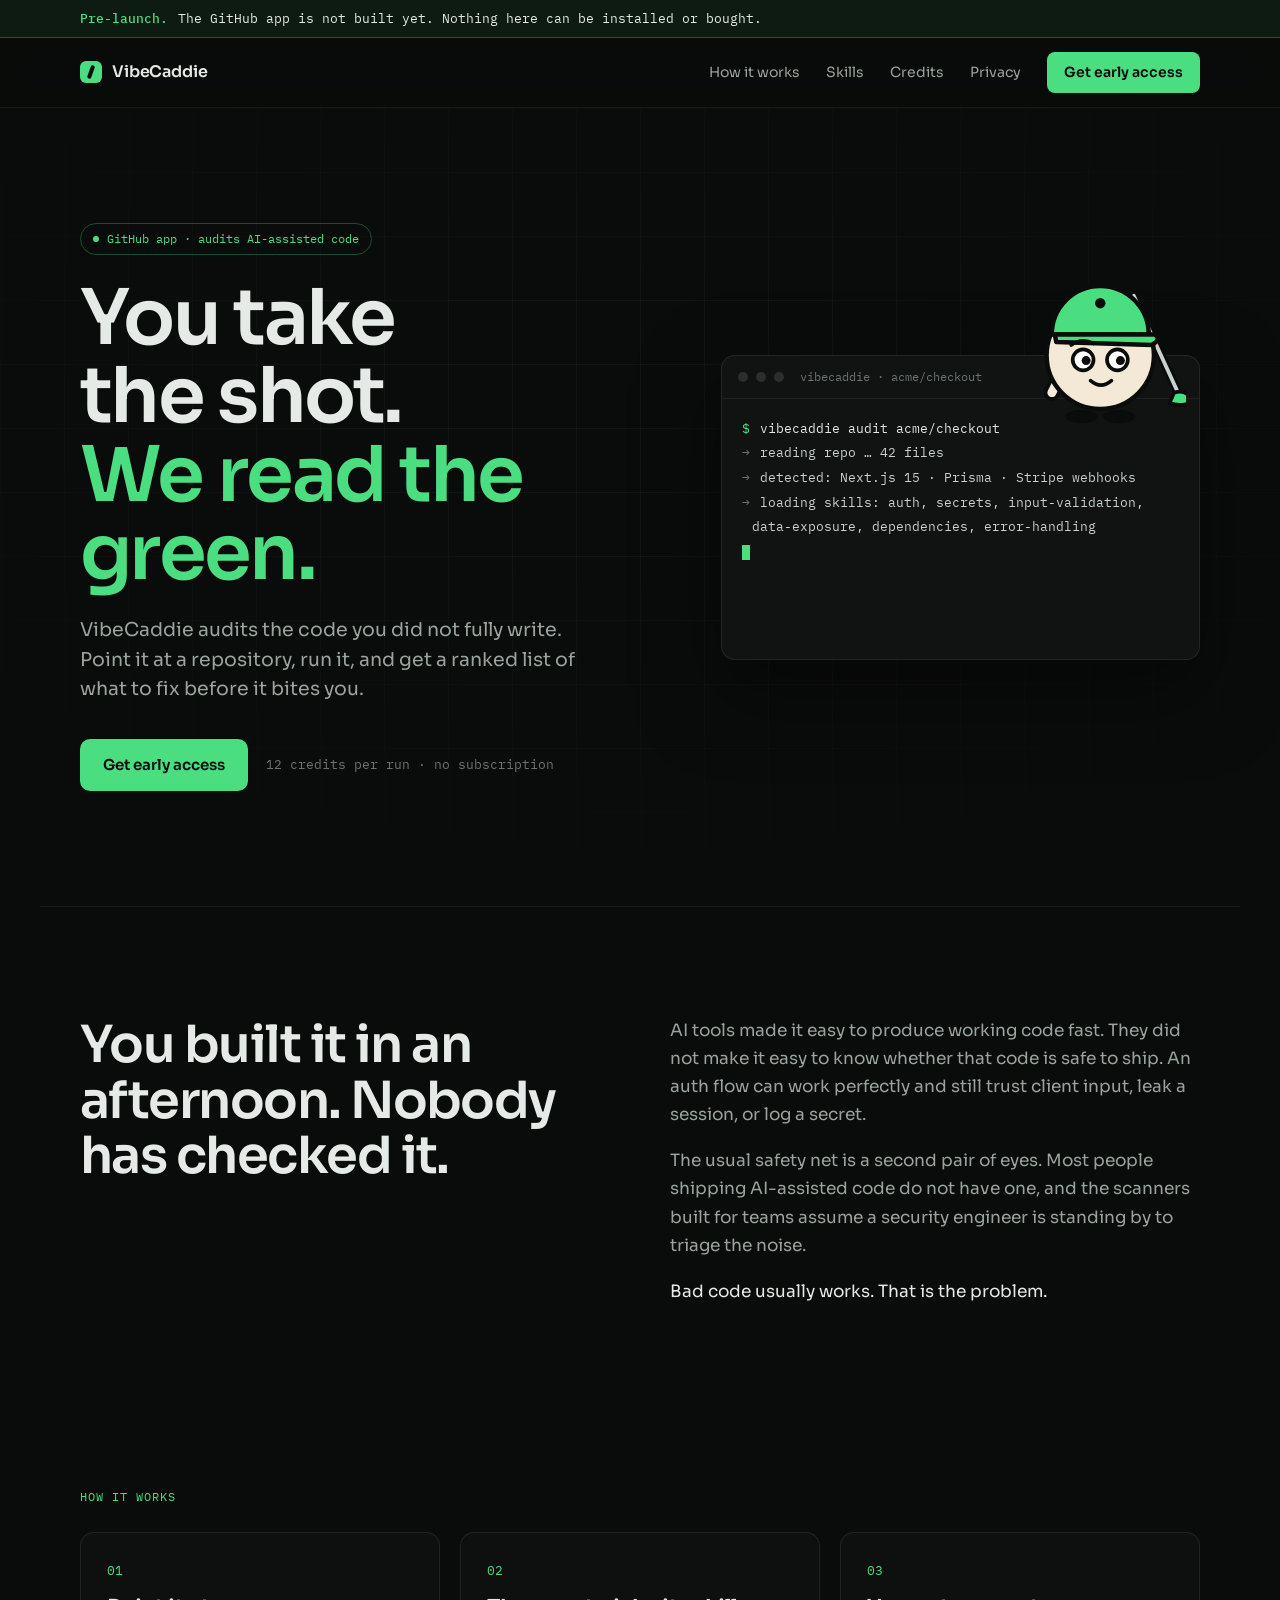
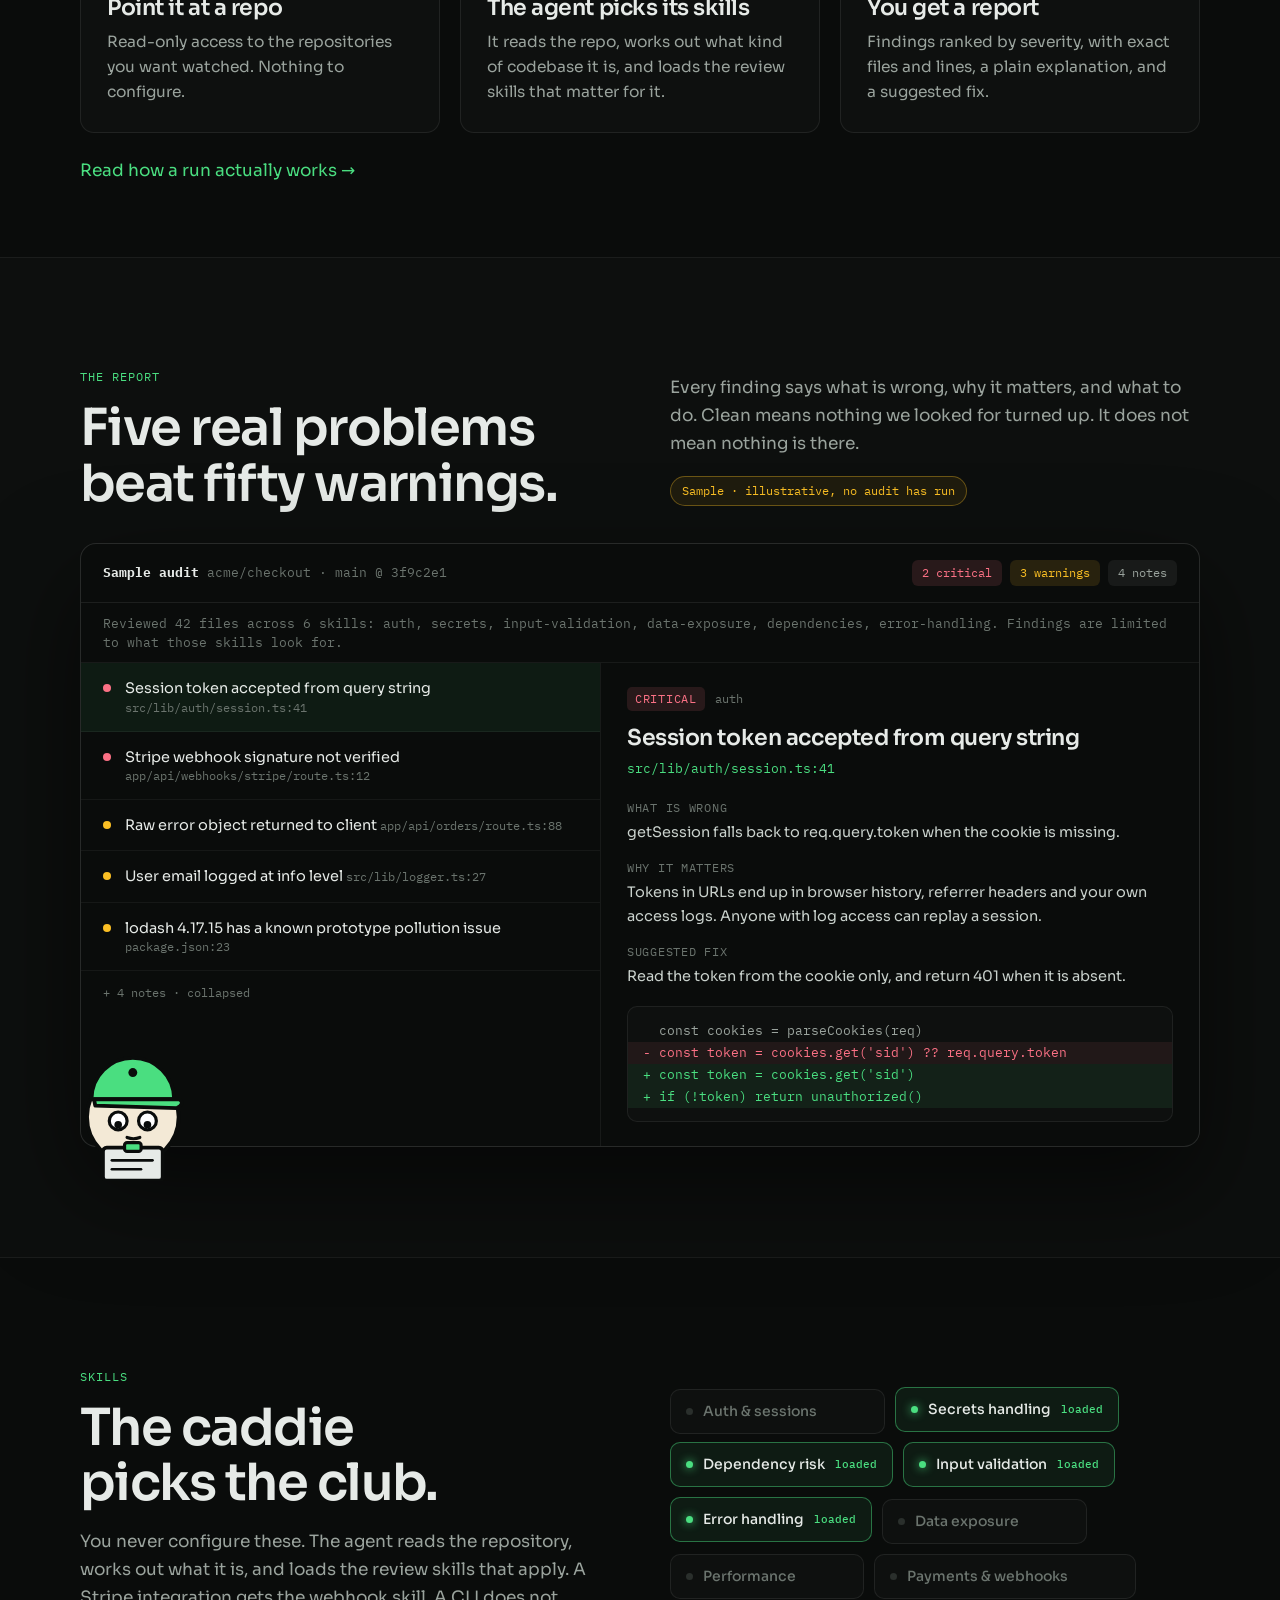
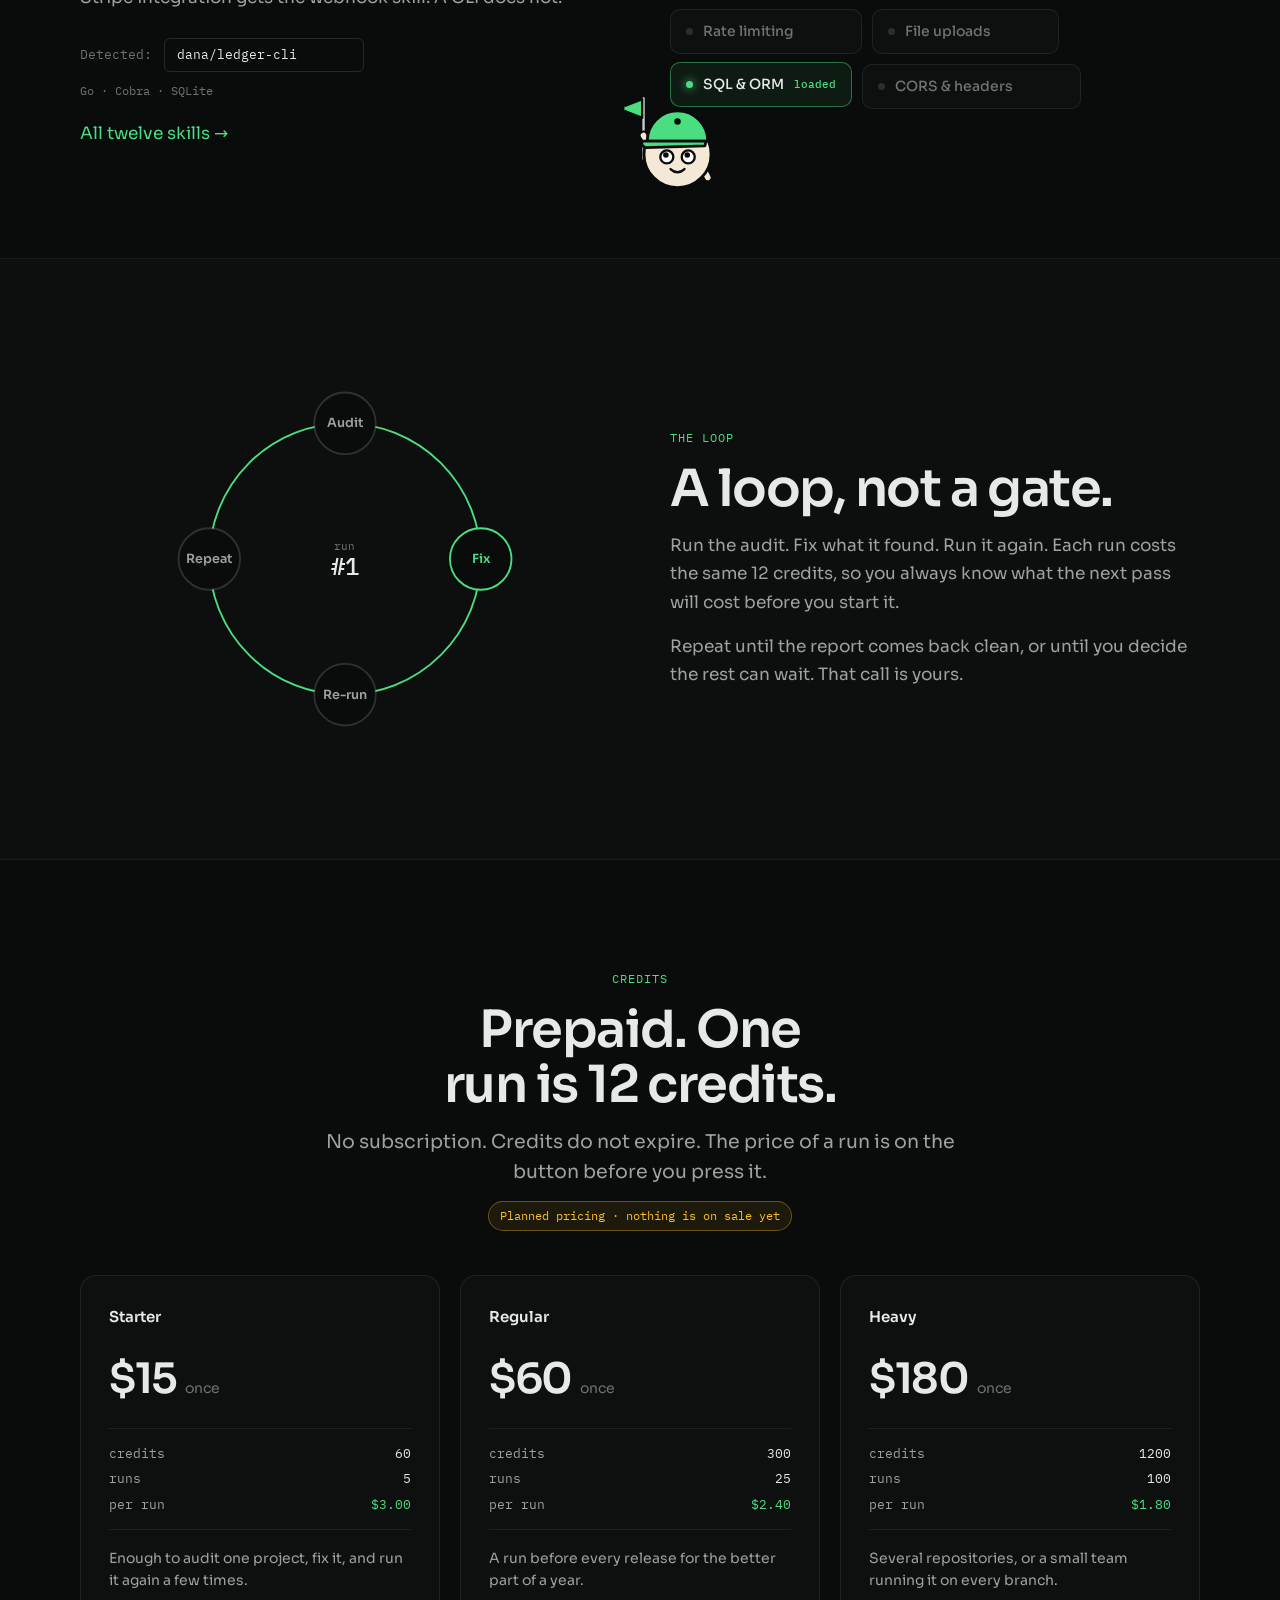
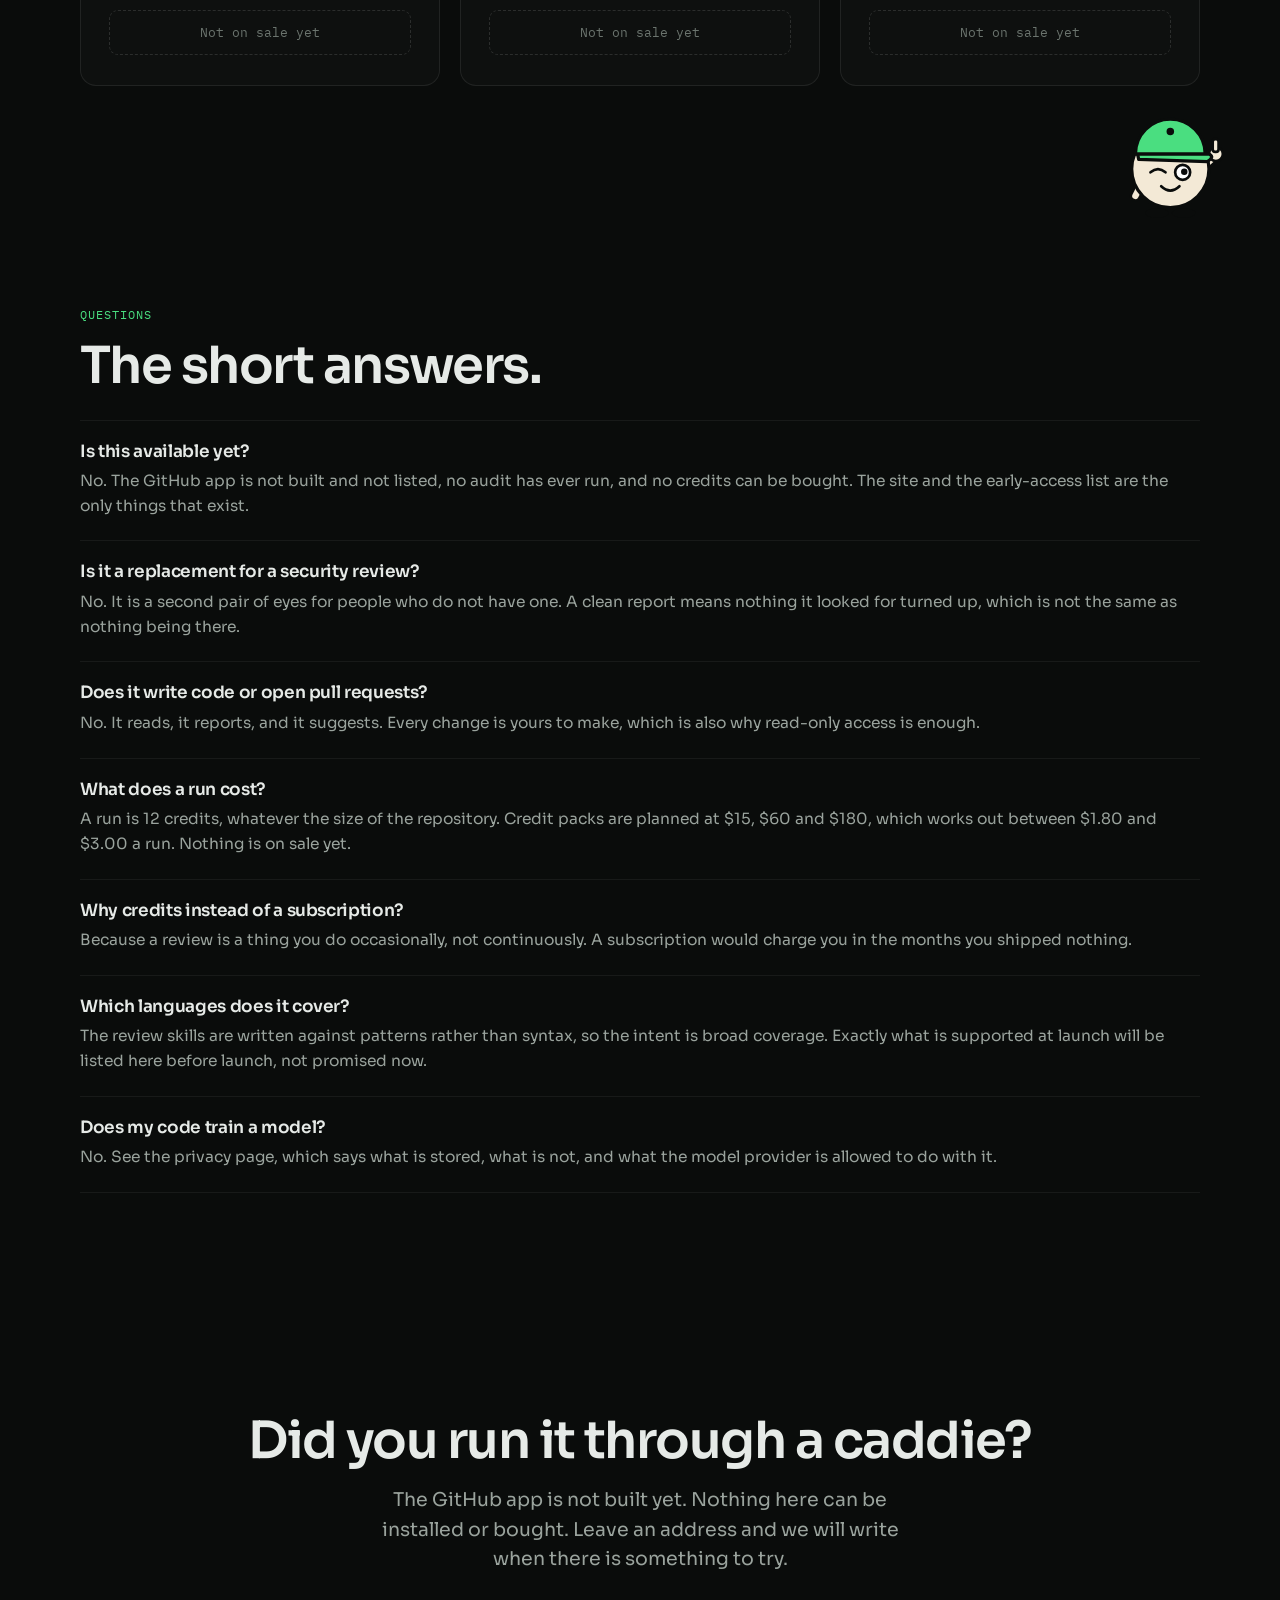
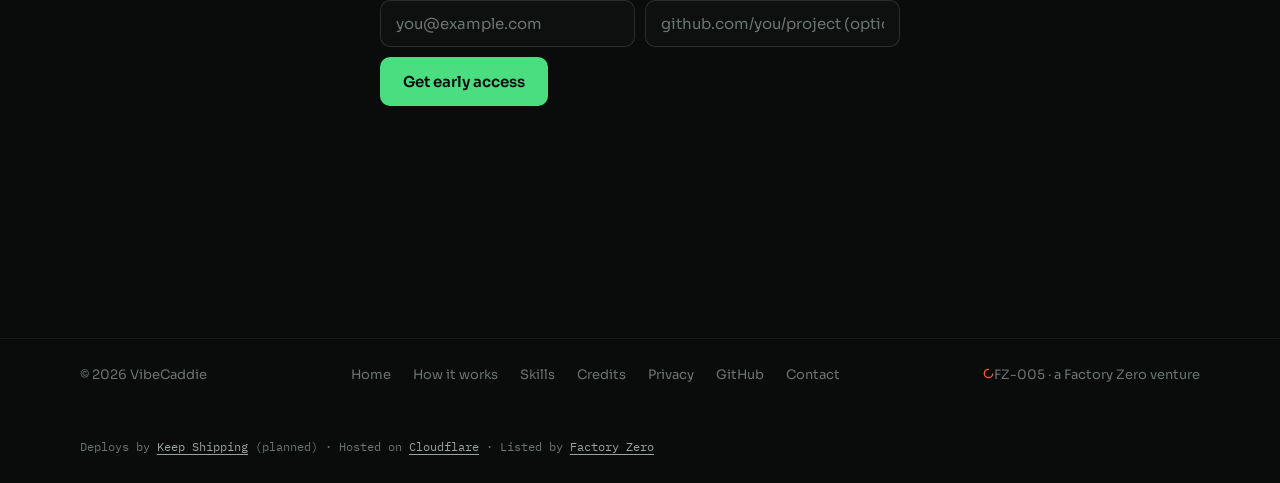
==== commit 49660b7e: "Built with: a generated footer line, processor list and llms.txt section from the Factory Zero regis" ====
--- a/index.html
+++ b/index.html
@@ -523,6 +523,11 @@
     </nav>
     <span class="fz-credit"><a href="https://factory0.ventures" rel="noopener"><svg class="fz-ring" viewBox="0 0 16 16" width="11" height="11" aria-hidden="true" focusable="false"><circle cx="8" cy="8" r="6.1" fill="none" stroke="#FF5A36" stroke-width="1.9" stroke-dasharray="28.7 9.6"/></svg><span>FZ-005 &middot; a Factory Zero venture</span></a></span>
   </div>
+  <div class="wrap foot-built">
+    <!-- built-with:start -->
+    <p class="built-with">Deploys by <a href="https://keepshipping.run/">Keep Shipping</a> <span class="built-with__planned">(planned)</span> &middot; Hosted on <a href="https://www.cloudflare.com">Cloudflare</a> &middot; Listed by <a href="https://factory0.ventures/ventures/vibecaddie/">Factory Zero</a></p>
+    <!-- built-with:end -->
+  </div>
 </footer>
 <script src="/assets/vc-data.js"></script>
 <script src="/assets/vc-common.js"></script>
--- a/assets/vc.css
+++ b/assets/vc.css
@@ -365,6 +365,15 @@
 .foot { border-top: 1px solid var(--line-2); margin-top: clamp(48px, 7vw, 90px); }
 .foot .wrap { padding-block: 26px; display: flex; justify-content: space-between; align-items: center; gap: 18px; flex-wrap: wrap; font-size: 13px; color: var(--dim); }
 .foot-nav { display: flex; gap: 22px; flex-wrap: wrap; }
+/* "Built with": generated from tools/built-with.json; planned ones say so. */
+.foot-built { padding-block: 0 26px; }
+.built-with { margin: 0; font-family: var(--mono); font-size: 11.5px; line-height: 1.8; color: var(--dim); overflow-wrap: anywhere; }
+.built-with a { color: var(--muted); text-decoration: underline; text-underline-offset: 3px; }
+.built-with a:hover { color: var(--green); }
+.built-with__planned { color: var(--dim); }
+.subprocessors { margin: 18px 0 0; padding-left: 20px; display: grid; gap: 10px; color: var(--muted); line-height: 1.6; max-width: 760px; }
+.subprocessors a, .subprocessors__sister a { color: var(--green); }
+.subprocessors__sister { margin: 18px 0 0; color: var(--muted); line-height: 1.6; max-width: 760px; }
 .fz-credit { display: inline-flex; align-items: center; gap: 7px; }
 .fz-ring { flex: none; }
 
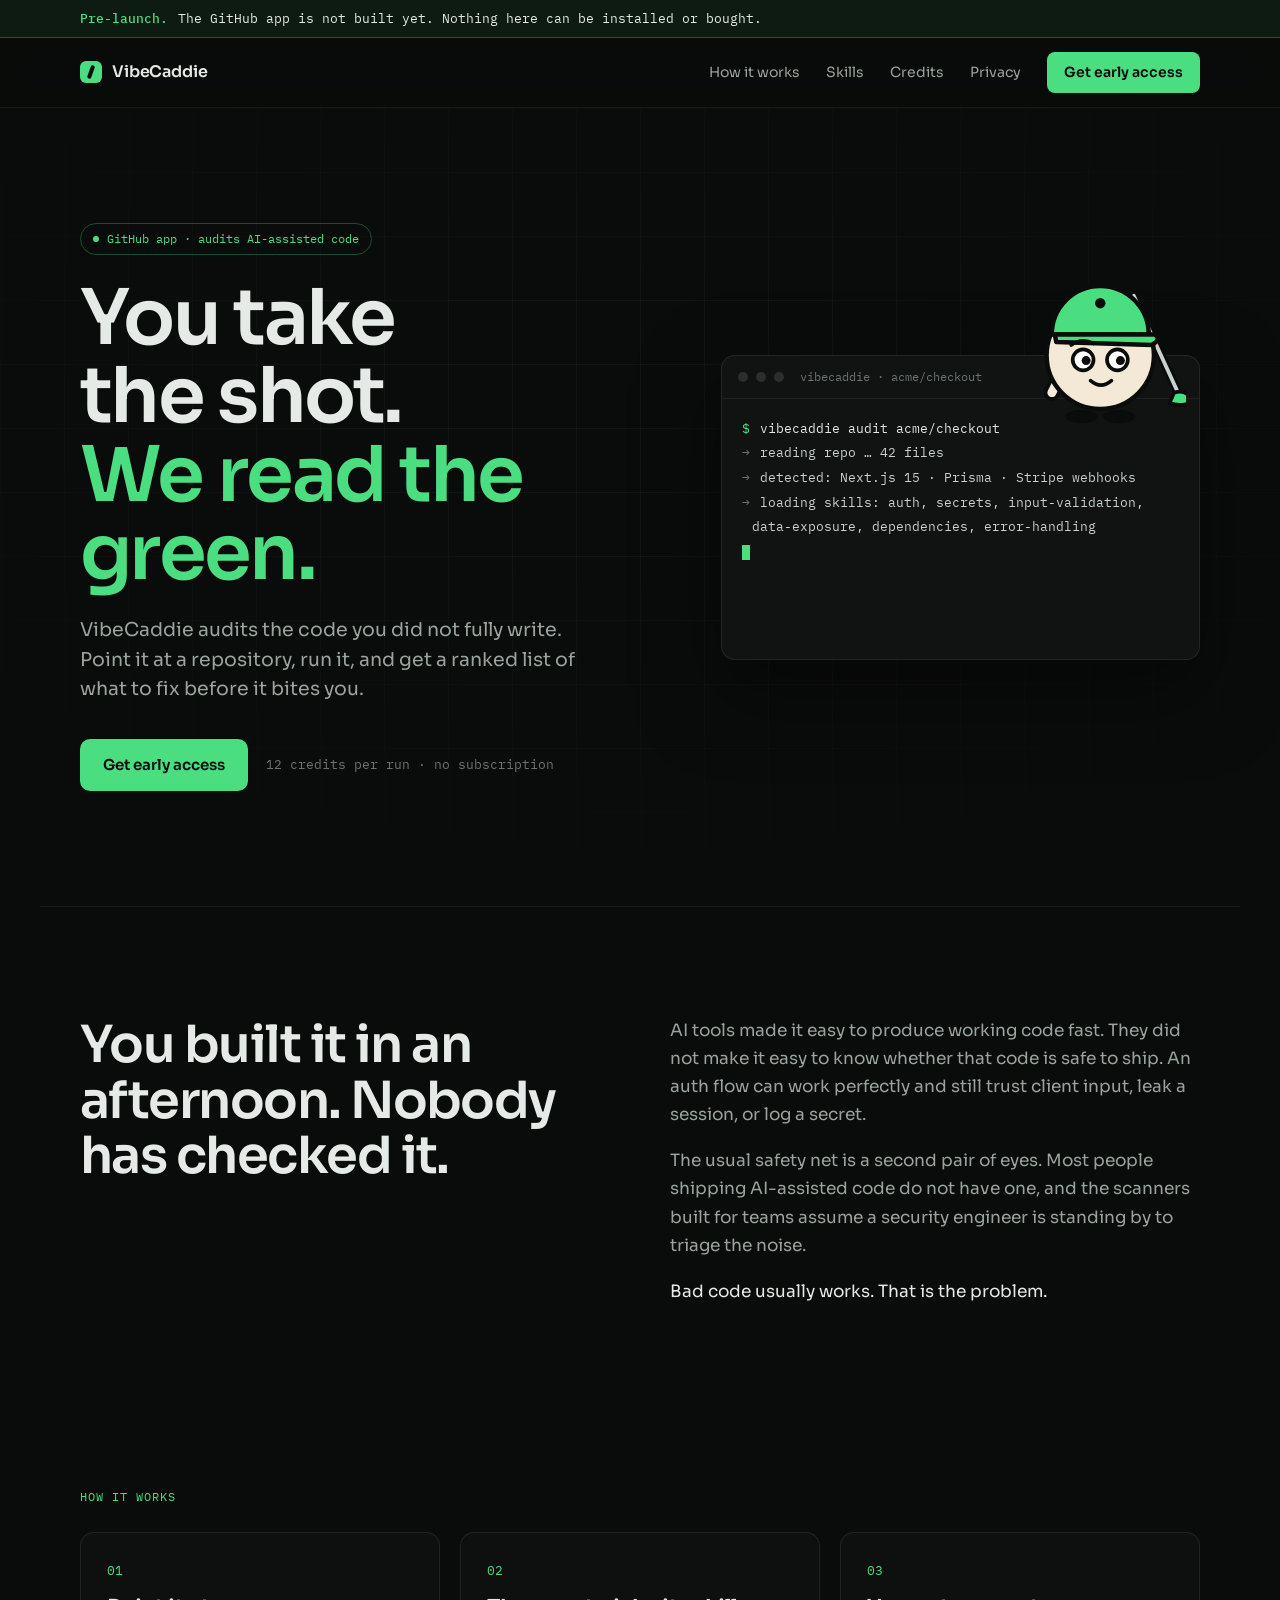
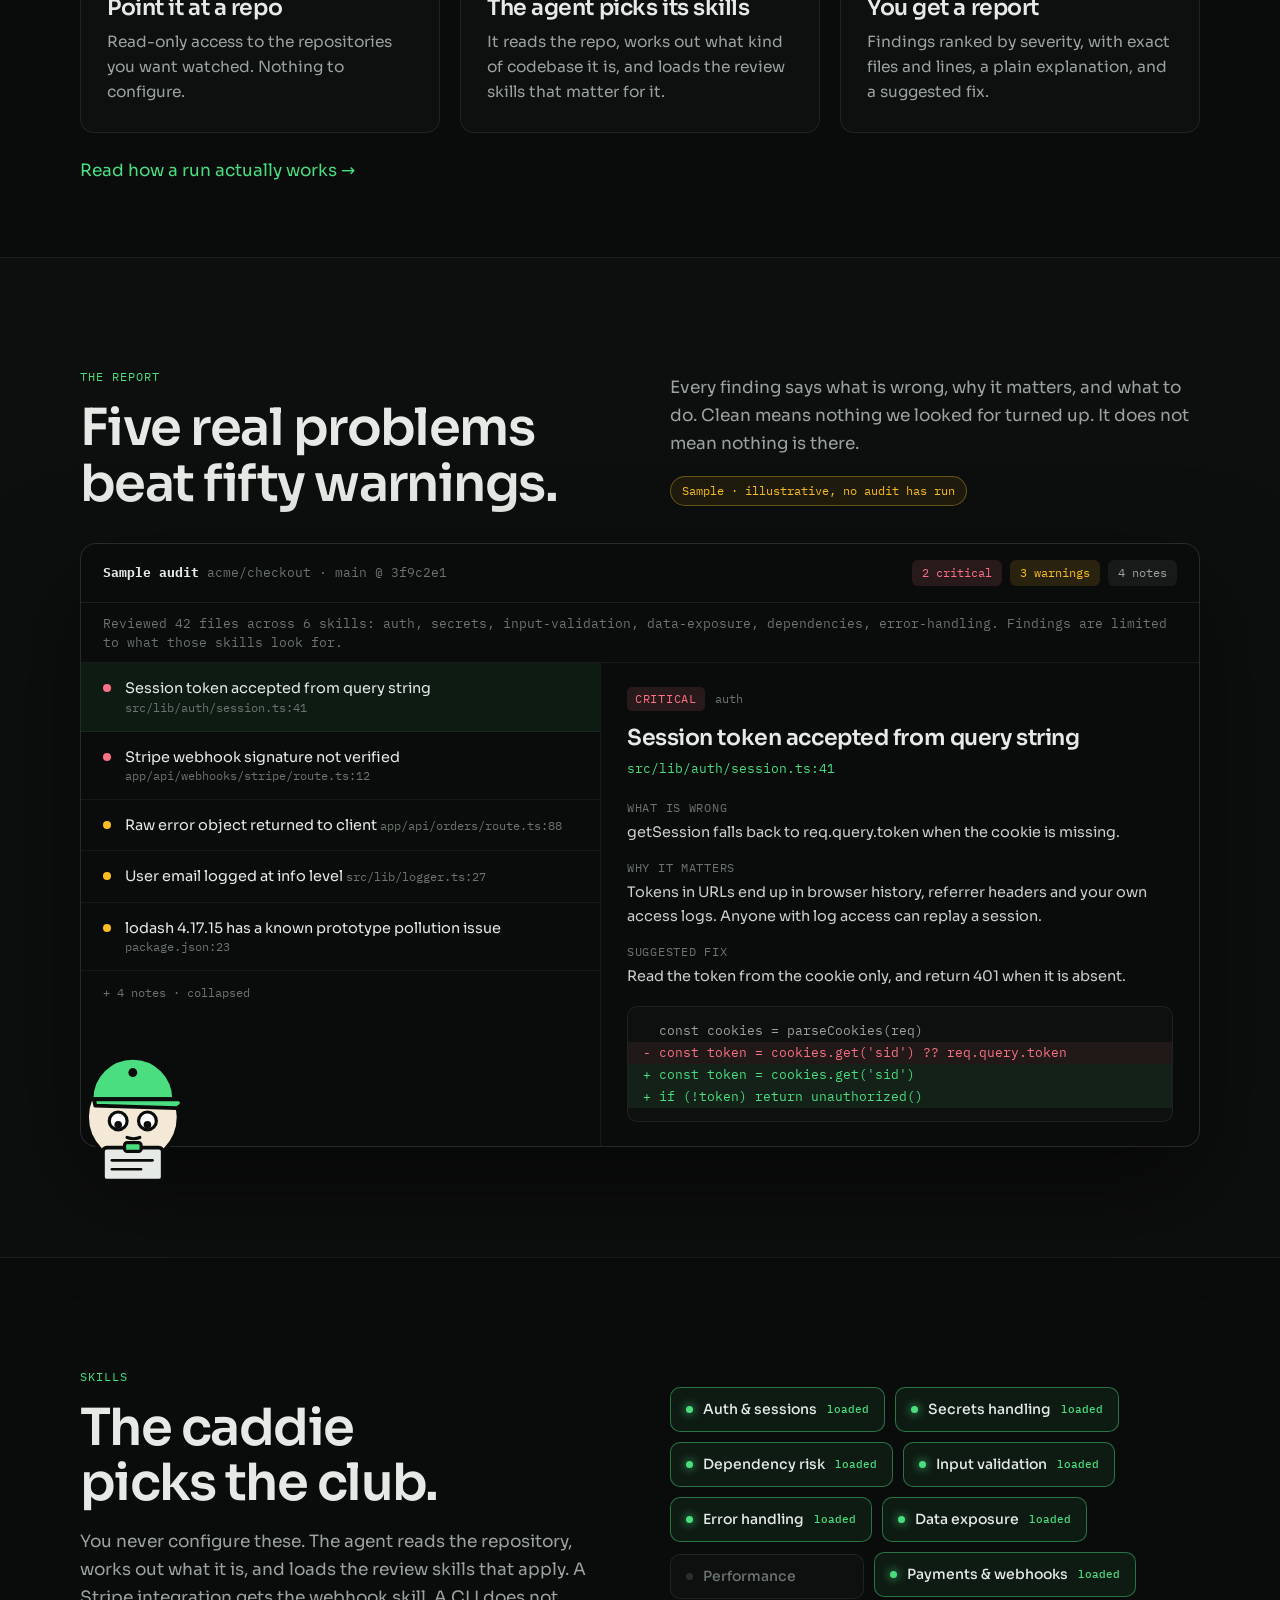
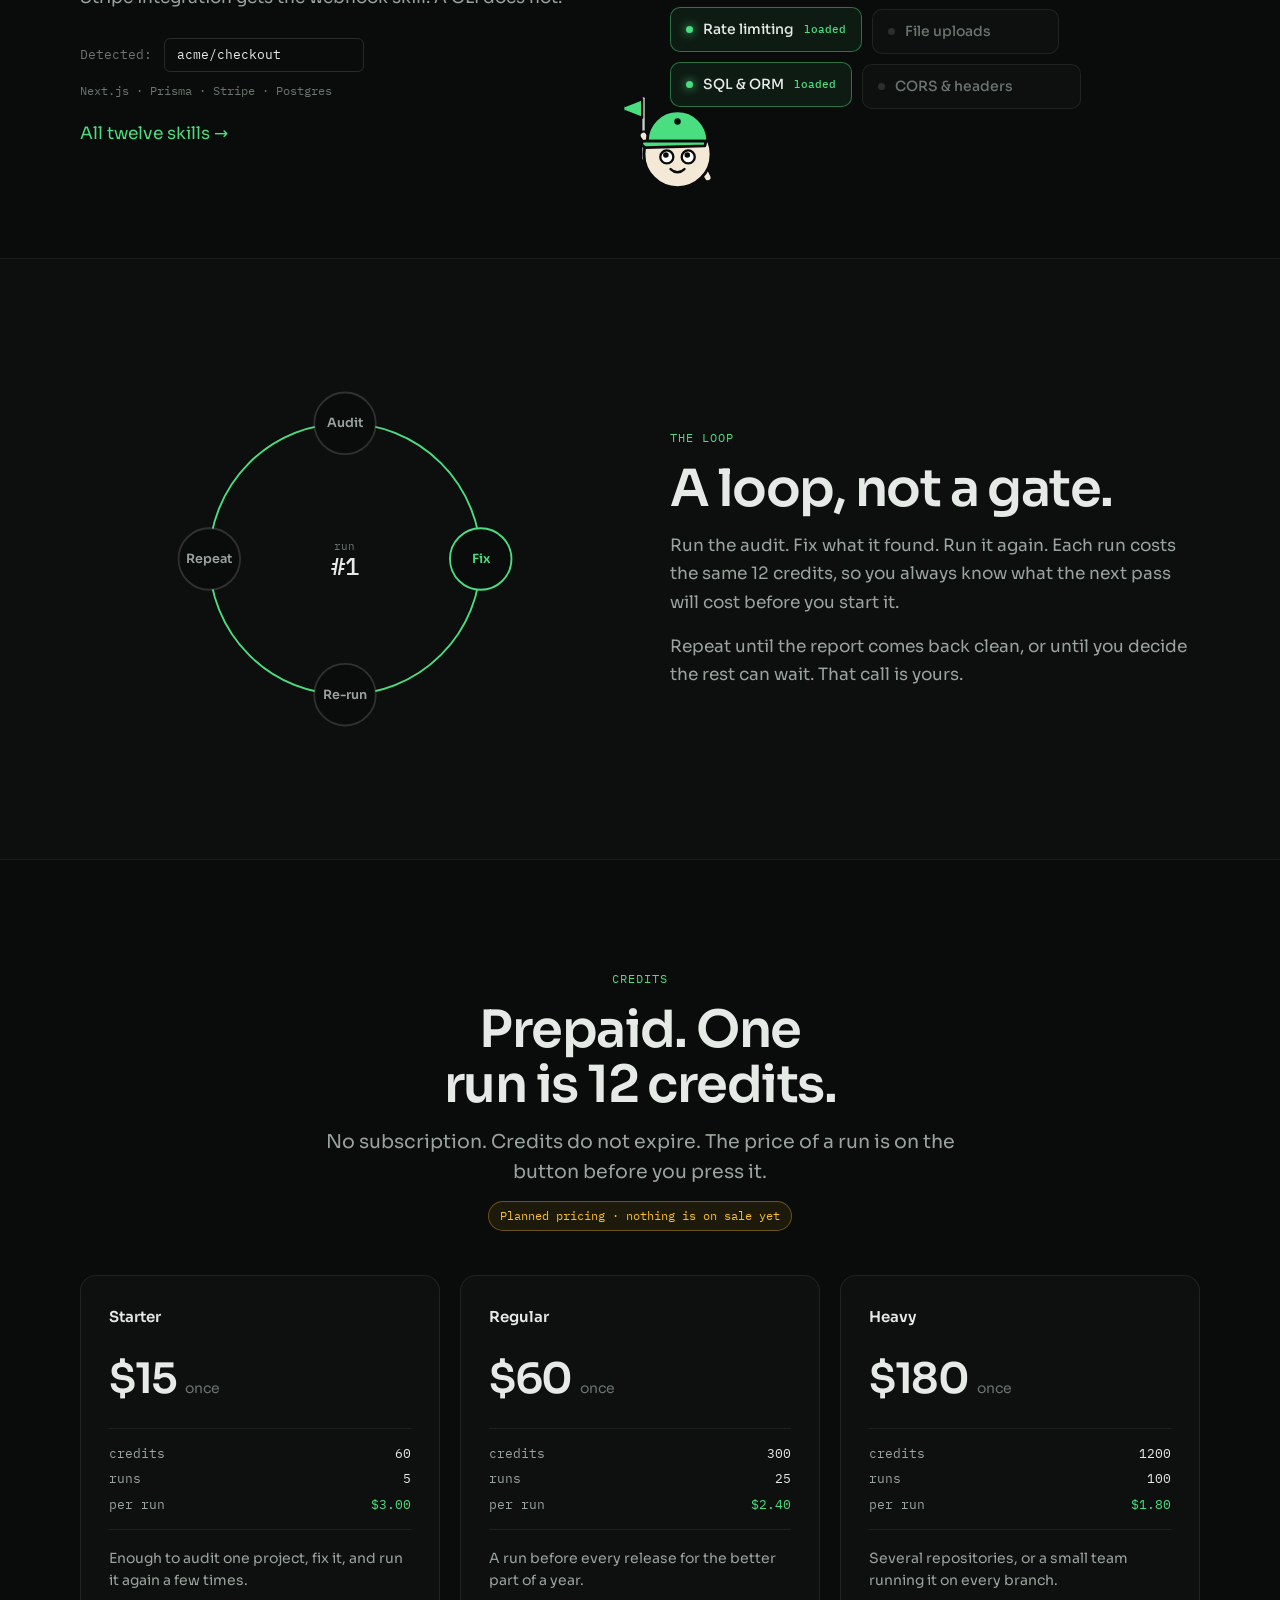
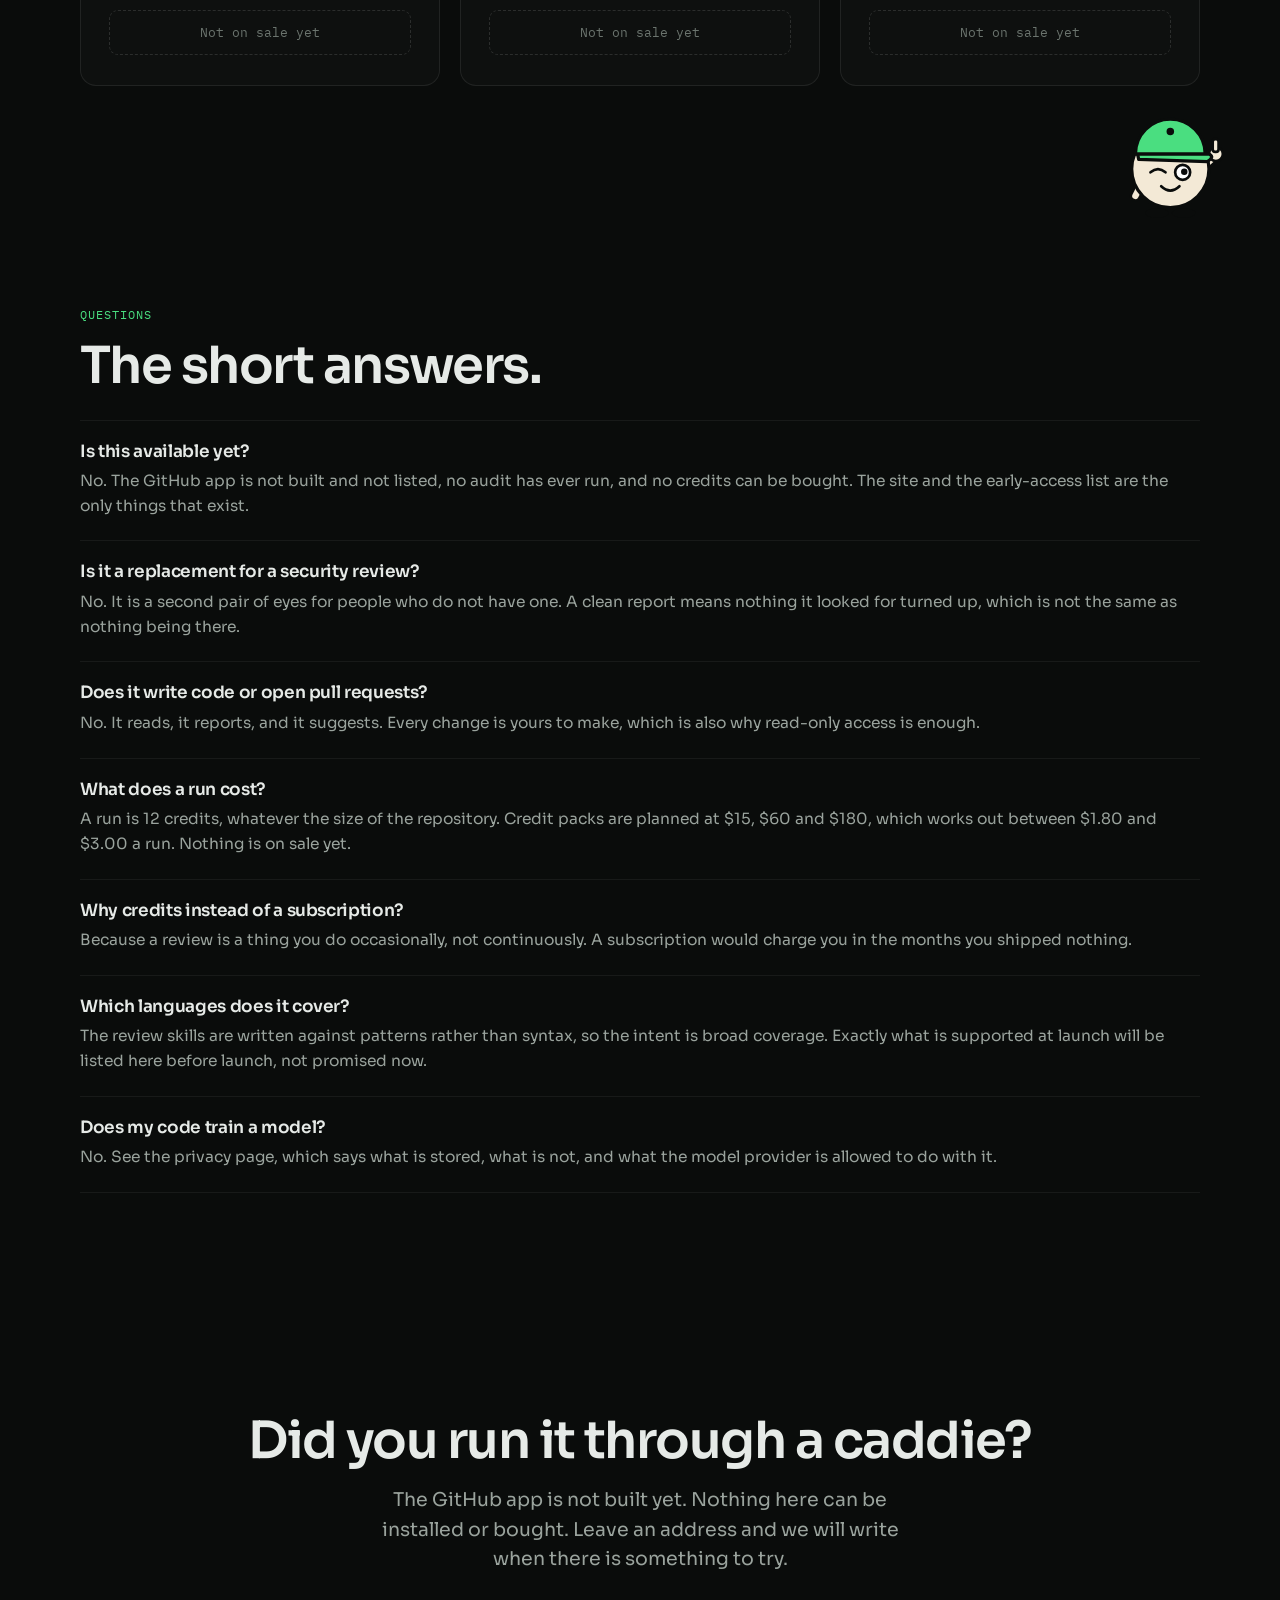
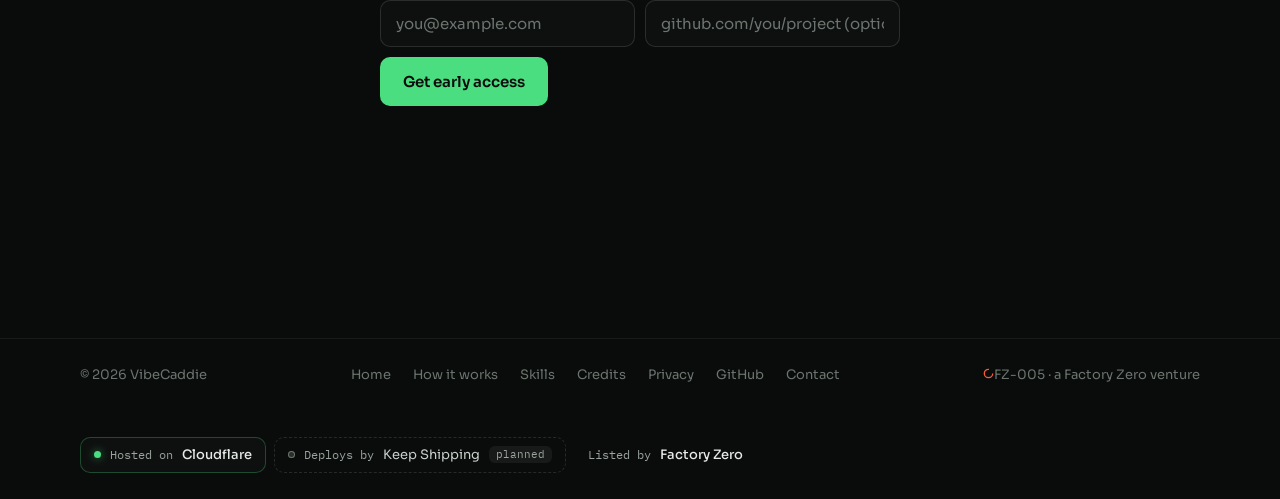
==== commit 488da0cb: "Built with: render the footer strip as labels styled for the site tools/built-with.py (identical acr" ====
--- a/index.html
+++ b/index.html
@@ -525,7 +525,11 @@
   </div>
   <div class="wrap foot-built">
     <!-- built-with:start -->
-    <p class="built-with">Deploys by <a href="https://keepshipping.run/">Keep Shipping</a> <span class="built-with__planned">(planned)</span> &middot; Hosted on <a href="https://www.cloudflare.com">Cloudflare</a> &middot; Listed by <a href="https://factory0.ventures/ventures/vibecaddie/">Factory Zero</a></p>
+    <ul class="built-with" aria-label="Built with">
+      <li class="bw"><span class="bw__role">Hosted on</span> <a class="bw__name" href="https://www.cloudflare.com">Cloudflare</a></li>
+      <li class="bw bw--planned"><span class="bw__role">Deploys by</span> <a class="bw__name" href="https://keepshipping.run/">Keep Shipping</a> <span class="bw__tag"><span class="bw__paren">(</span>planned<span class="bw__paren">)</span></span></li>
+      <li class="bw bw--source"><span class="bw__role">Listed by</span> <a class="bw__name" href="https://factory0.ventures/ventures/vibecaddie/">Factory Zero</a></li>
+    </ul>
     <!-- built-with:end -->
   </div>
 </footer>
--- a/assets/vc.css
+++ b/assets/vc.css
@@ -367,10 +367,35 @@
 .foot-nav { display: flex; gap: 22px; flex-wrap: wrap; }
 /* "Built with": generated from tools/built-with.json; planned ones say so. */
 .foot-built { padding-block: 0 26px; }
-.built-with { margin: 0; font-family: var(--mono); font-size: 11.5px; line-height: 1.8; color: var(--dim); overflow-wrap: anywhere; }
-.built-with a { color: var(--muted); text-decoration: underline; text-underline-offset: 3px; }
-.built-with a:hover { color: var(--green); }
-.built-with__planned { color: var(--dim); }
+/* Tags in the skill-tag style: panel tile, mono role, a lit green dot when live.
+   Planned ones are dashed and unlit with a `planned` note chip. Roles use
+   --muted, not --dim: --dim is under 4.5:1 at this size. The whole tag is the
+   link's hit area. */
+.built-with { display: flex; flex-wrap: wrap; gap: 8px; margin: 0; padding: 0; list-style: none; }
+.bw {
+  position: relative; display: inline-flex; align-items: center; flex-wrap: wrap; gap: 2px 9px;
+  min-height: 36px; max-width: 100%; padding: 6px 13px; border-radius: 10px;
+  border: 1px solid rgba(74,222,128,.28); background: var(--panel);
+  font-size: 13px; line-height: 1.35; transition: border-color .3s, background .3s;
+}
+.bw::before { content: ""; flex: none; width: 7px; height: 7px; border-radius: 50%; background: var(--green); box-shadow: 0 0 8px rgba(74,222,128,.6); }
+.bw__role { font-family: var(--mono); font-size: 11.5px; color: var(--muted); }
+.built-with .bw__name { color: var(--ink); font-weight: 500; overflow-wrap: anywhere; }
+.built-with .bw__name::after { content: ""; position: absolute; inset: -1px; border-radius: 10px; }
+.built-with .bw__name:focus-visible { outline: none; }
+.built-with .bw__name:focus-visible::after { outline: 2px solid var(--green); outline-offset: 3px; }
+.bw:hover { border-color: rgba(74,222,128,.55); background: var(--green-bg); }
+.built-with .bw:hover .bw__name { color: var(--green-lt); }
+.bw--planned { border: 1px dashed var(--line-3); background: transparent; }
+.bw--planned::before { background: #2a2f2c; box-shadow: inset 0 0 0 1px var(--dim); }
+.built-with .bw--planned .bw__name { color: var(--silver); font-weight: 400; }
+.bw--planned:hover { border-color: var(--muted); background: var(--panel); }
+.bw__tag { font-family: var(--mono); font-size: 11px; color: var(--muted); background: rgba(255,255,255,.06); border-radius: 6px; padding: 1px 7px; }
+.bw__paren { display: none; }
+.bw--source { border-color: transparent; background: transparent; }
+.bw--source::before { display: none; }
+.bw--source:hover { border-color: var(--line-3); background: transparent; }
+@media (prefers-reduced-motion: reduce) { .bw { transition: none; } }
 .subprocessors { margin: 18px 0 0; padding-left: 20px; display: grid; gap: 10px; color: var(--muted); line-height: 1.6; max-width: 760px; }
 .subprocessors a, .subprocessors__sister a { color: var(--green); }
 .subprocessors__sister { margin: 18px 0 0; color: var(--muted); line-height: 1.6; max-width: 760px; }
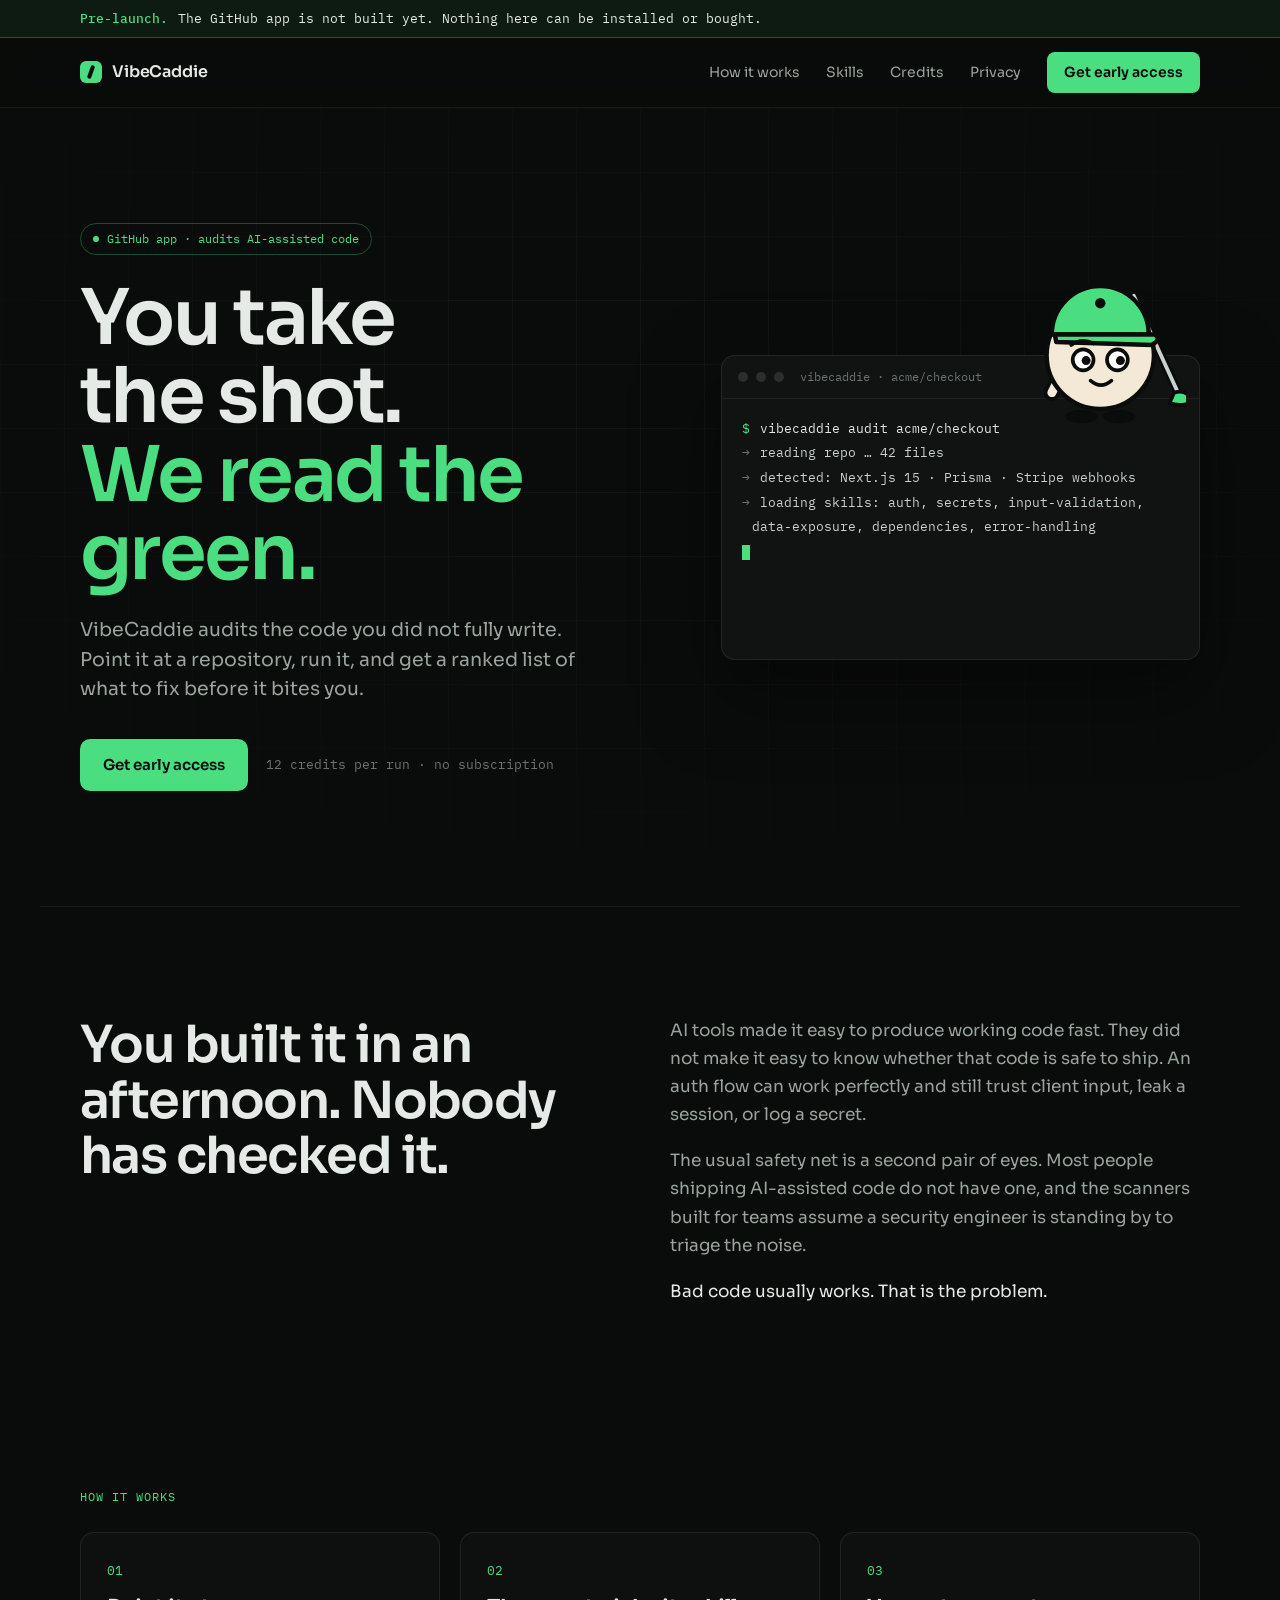
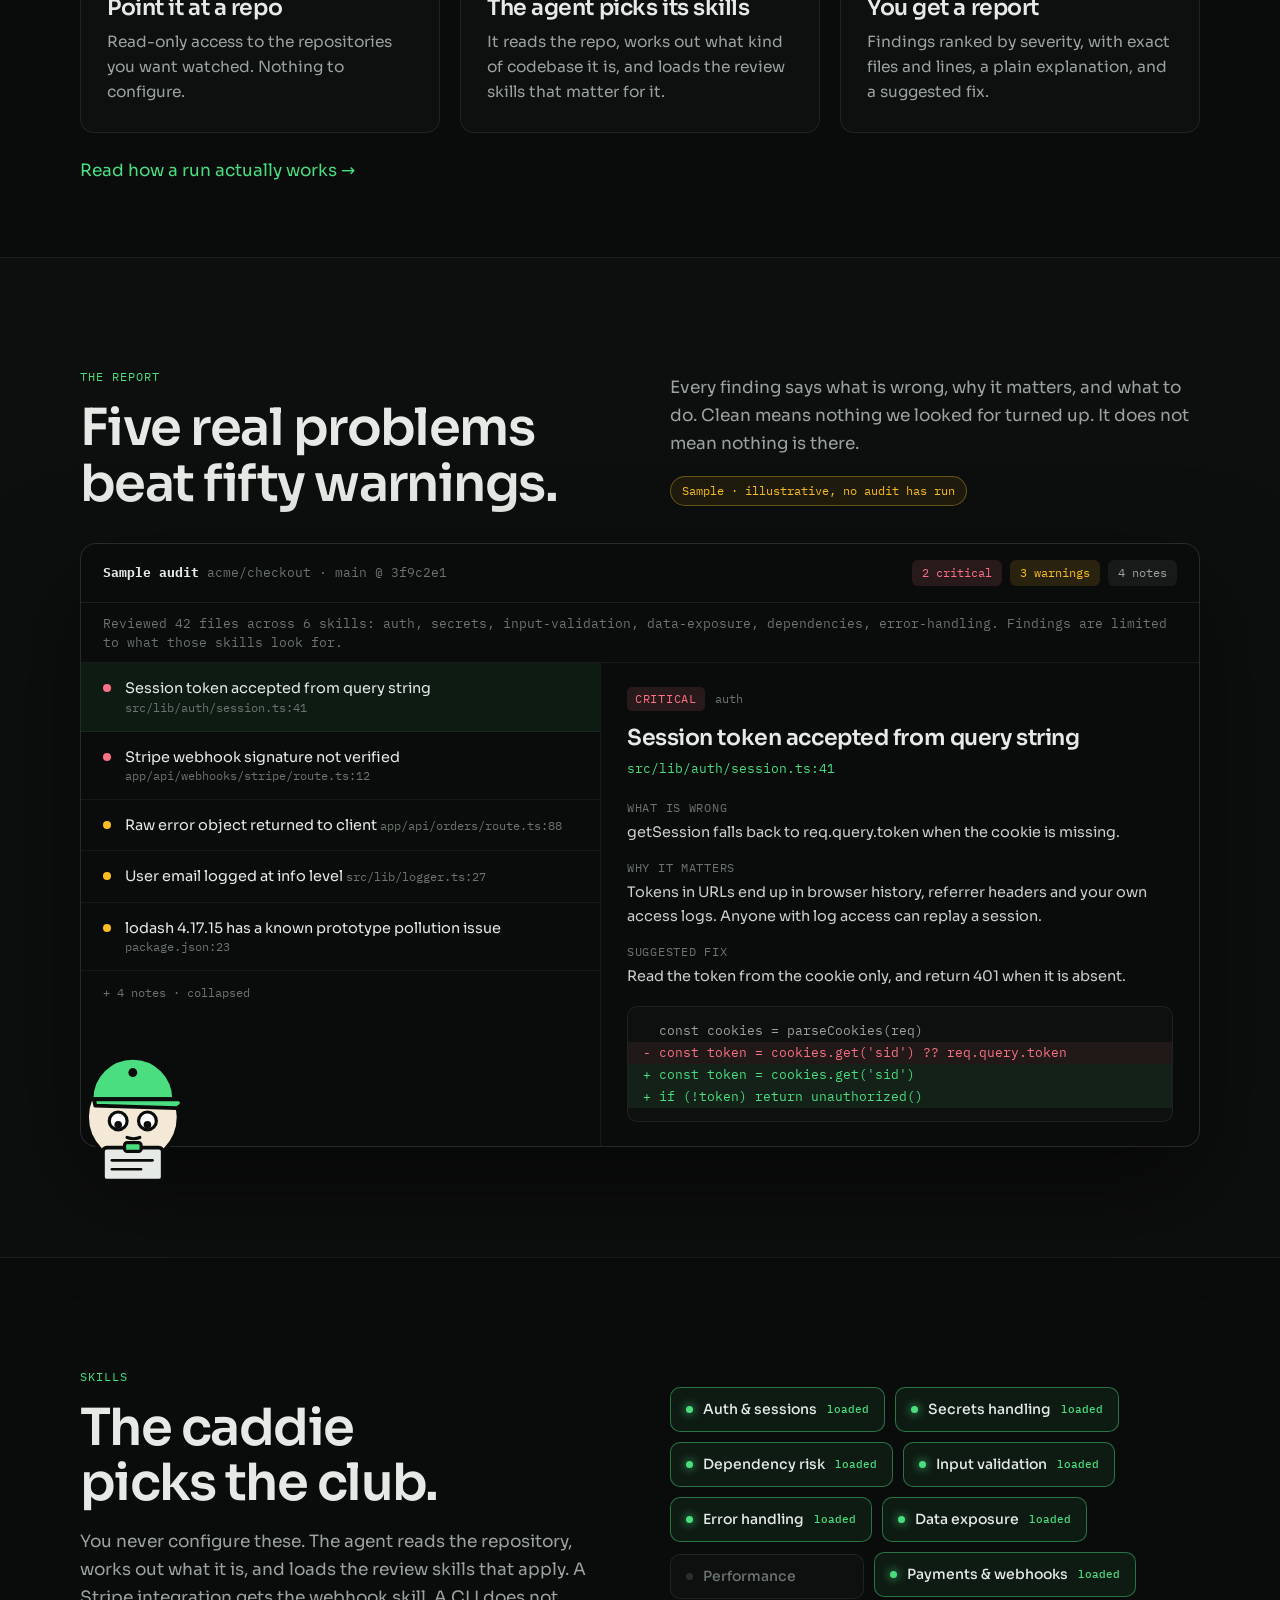
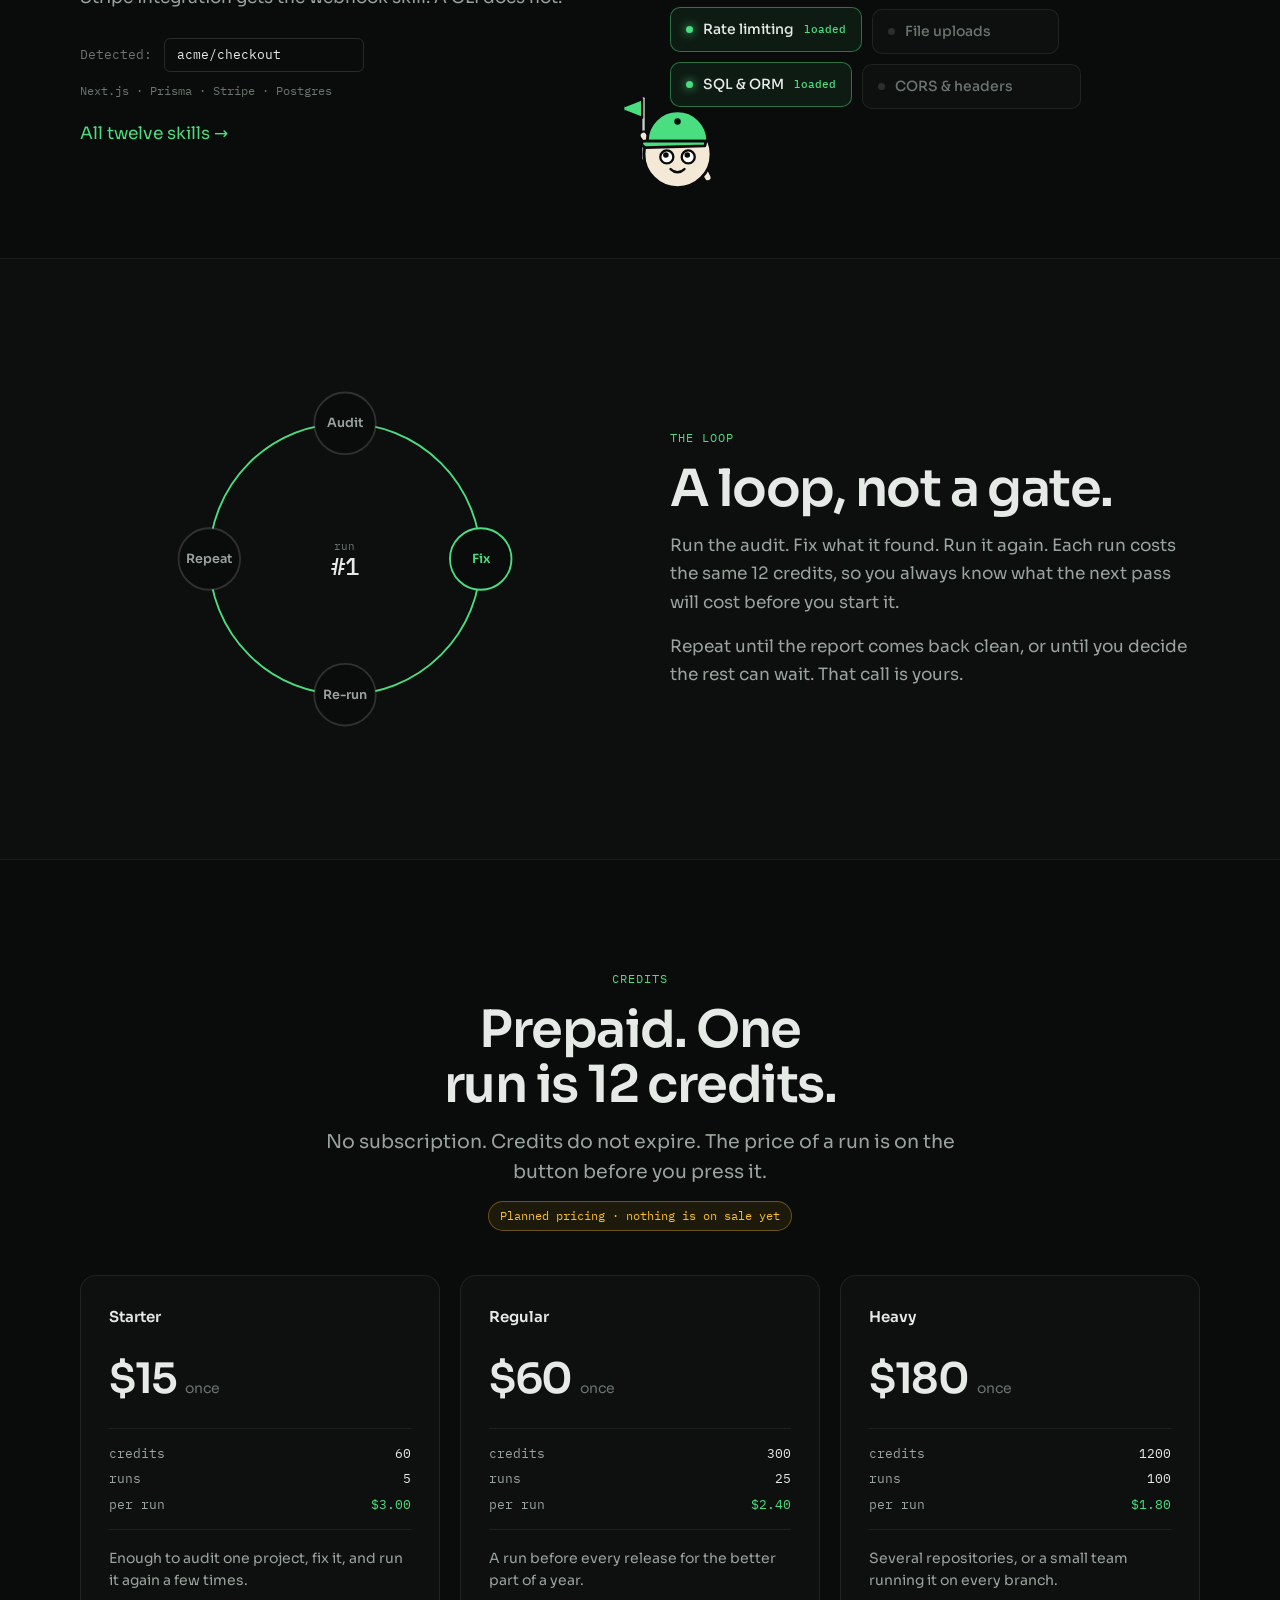
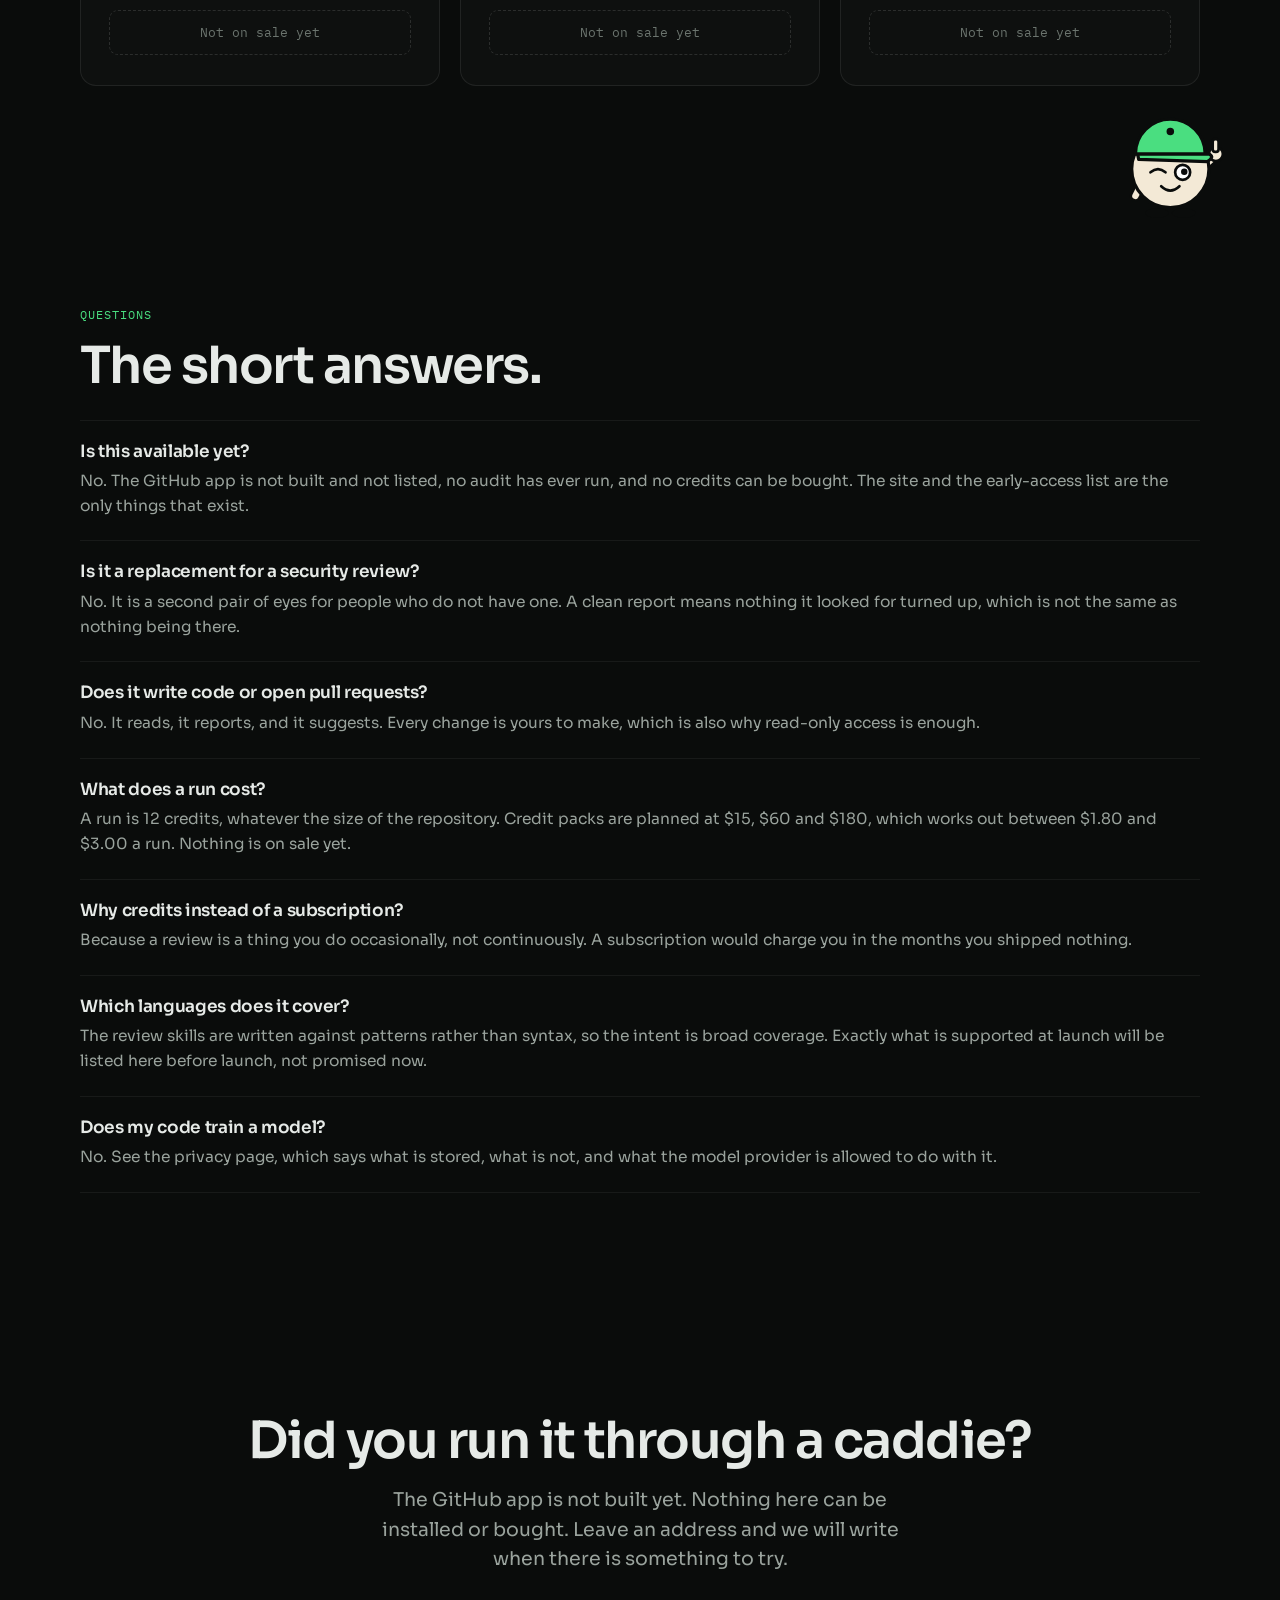
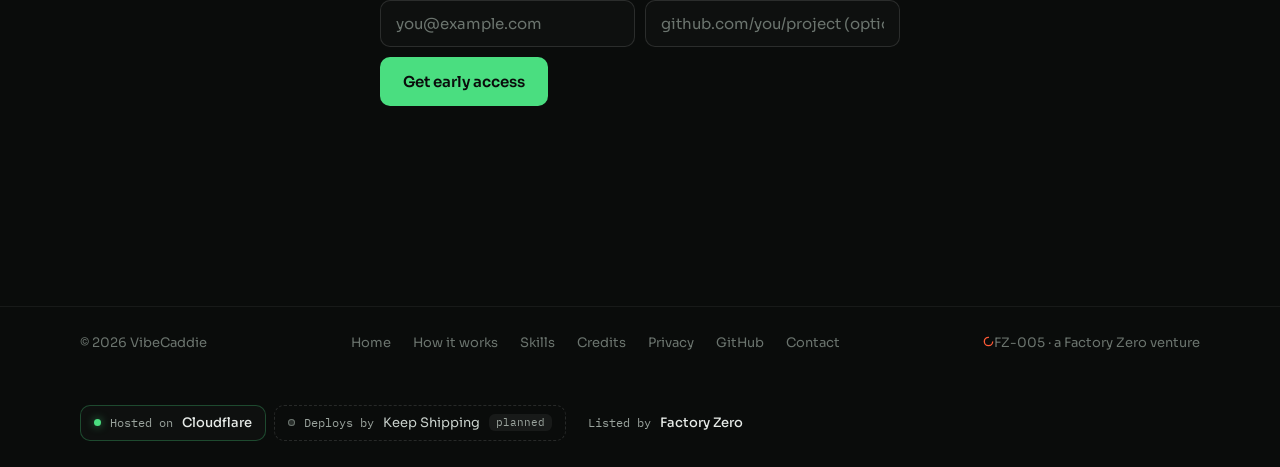
==== commit 69d711fd: "Early-access form: busy state, inline errors, and a "you're on the list" panel - The submit button s" ====
--- a/index.html
+++ b/index.html
@@ -497,15 +497,20 @@
   <h2>Did you run it through a caddie?</h2>
   <p class="lede" style="margin:18px auto 0;max-width:560px">The GitHub app is not built yet. Nothing here can be installed or bought. Leave an address and we will write when there is something to try.</p>
   <div style="display:flex;justify-content:center;margin-top:26px">
-<form class="ea" id="early-access-form" data-early-access data-fallback="contact@vibecaddie.com" method="post" action="/api/early-access">
+<form class="ea" id="early-access-form" data-early-access data-fallback="contact@vibecaddie.com" method="post" action="/api/early-access" novalidate>
   <div class="ea-row">
-    <input type="email" name="email" required autocomplete="email" placeholder="you@example.com" aria-label="Your email address">
+    <input type="email" name="email" required autocomplete="email" placeholder="you@example.com" aria-label="Your email address" aria-describedby="early-access-form-msg">
     <input type="text" name="repo" placeholder="github.com/you/project (optional)" aria-label="A repository you would point it at">
-    <button class="btn btn-primary" type="submit">Get early access</button>
+    <button class="btn btn-primary" type="submit"><span class="ea-spin" aria-hidden="true"></span><span data-label>Get early access</span></button>
   </div>
   <label class="hp" aria-hidden="true">Company <input type="text" name="company" tabindex="-1" autocomplete="off"></label>
-  <p class="ea-msg" role="status" aria-live="polite"></p>
-</form></div>
+  <p class="ea-msg err" id="early-access-form-msg" role="alert" hidden></p>
+</form>
+<div class="ea-done" data-ea-done role="status" aria-live="polite" tabindex="-1" hidden>
+  <p class="ea-done-h">You&rsquo;re on the list</p>
+  <p>We&rsquo;ll write to <strong data-done-email></strong> when there is something to try.</p>
+  <p class="ea-done-s">Signed up before? You&rsquo;re still on it &mdash; nothing more to do. <button type="button" class="ea-again" data-again>Use a different email</button></p>
+</div></div>
 </section>
 </main>
 
--- a/assets/vc.css
+++ b/assets/vc.css
@@ -360,6 +360,23 @@
 .ea-msg { margin-top: 12px; font-family: var(--mono); font-size: 13px; min-height: 20px; }
 .ea-msg.ok   { color: var(--green); }
 .ea-msg.err  { color: var(--warning); }
+.ea[hidden], .ea-msg[hidden], .ea-done[hidden] { display: none; }
+.ea-msg { overflow-wrap: anywhere; }
+.ea input[aria-invalid="true"] { border-color: var(--warning); }
+.ea button[type="submit"] { display: inline-flex; align-items: center; justify-content: center; gap: 9px; }
+.ea button[aria-busy="true"] { cursor: progress; opacity: .75; }
+.ea-spin { display: none; width: 14px; height: 14px; border: 2px solid currentColor; border-right-color: transparent; border-radius: 50%; animation: ea-spin .7s linear infinite; }
+.ea button[aria-busy="true"] .ea-spin { display: inline-block; }
+@keyframes ea-spin { to { transform: rotate(360deg); } }
+@media (prefers-reduced-motion: reduce) { .ea-spin { animation: none; border-right-color: currentColor; opacity: .6; } }
+.ea-done { max-width: 520px; text-align: left; padding: 22px 24px; border: 1px solid var(--green-dim); border-radius: 14px; background: var(--green-bg); color: var(--ink); font-size: 15px; line-height: 1.6; }
+.ea-done:focus { outline: 2px solid var(--green); outline-offset: 3px; }
+.ea-done p { margin: 0 0 10px; }
+.ea-done p:last-child { margin: 0; }
+.ea-done strong { color: var(--green); font-weight: 600; overflow-wrap: anywhere; }
+.ea-done-h { font-family: var(--mono); font-size: 12px; letter-spacing: .1em; text-transform: uppercase; color: var(--green); }
+.ea-done-s { font-family: var(--mono); font-size: 12.5px; color: var(--muted); }
+.ea-again { background: none; border: 0; padding: 0; font: inherit; color: var(--ink); text-decoration: underline; text-underline-offset: 3px; cursor: pointer; }
 
 /* ── footer ────────────────────────────────────────────────── */
 .foot { border-top: 1px solid var(--line-2); margin-top: clamp(48px, 7vw, 90px); }
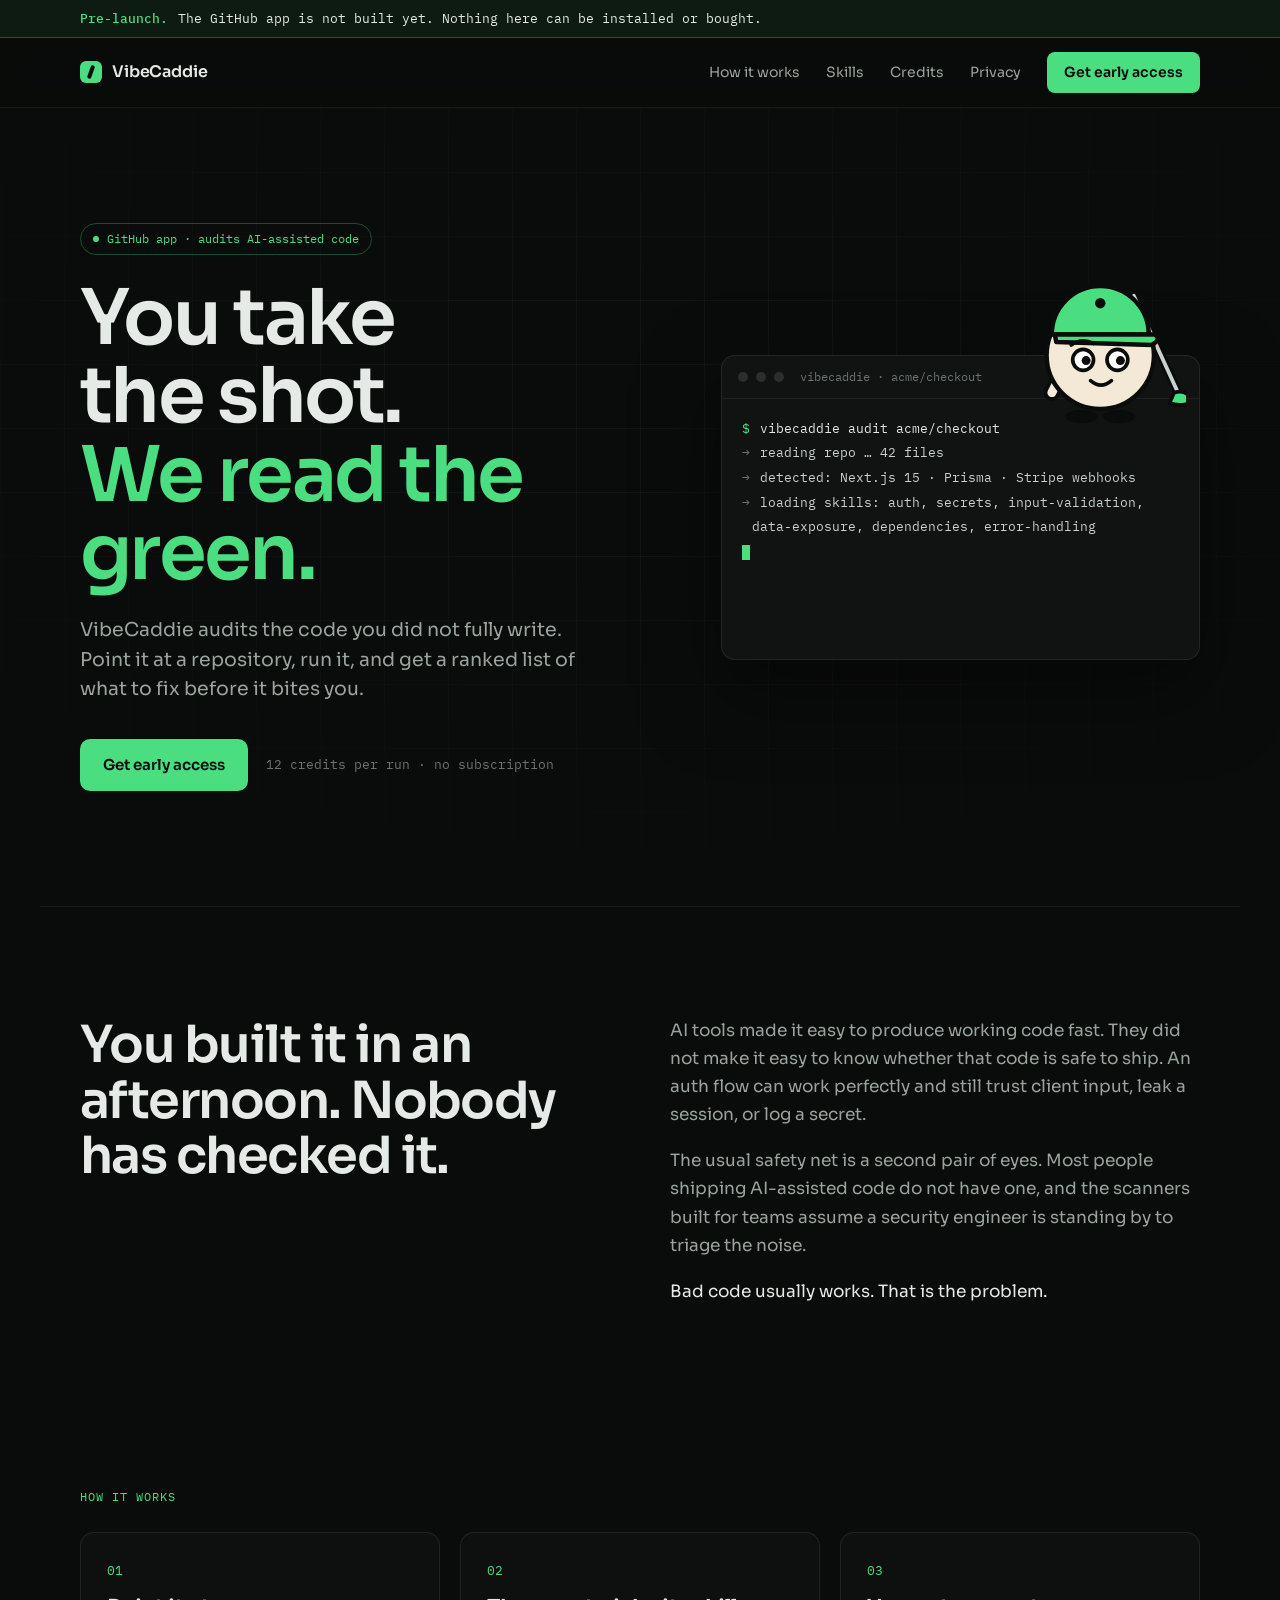
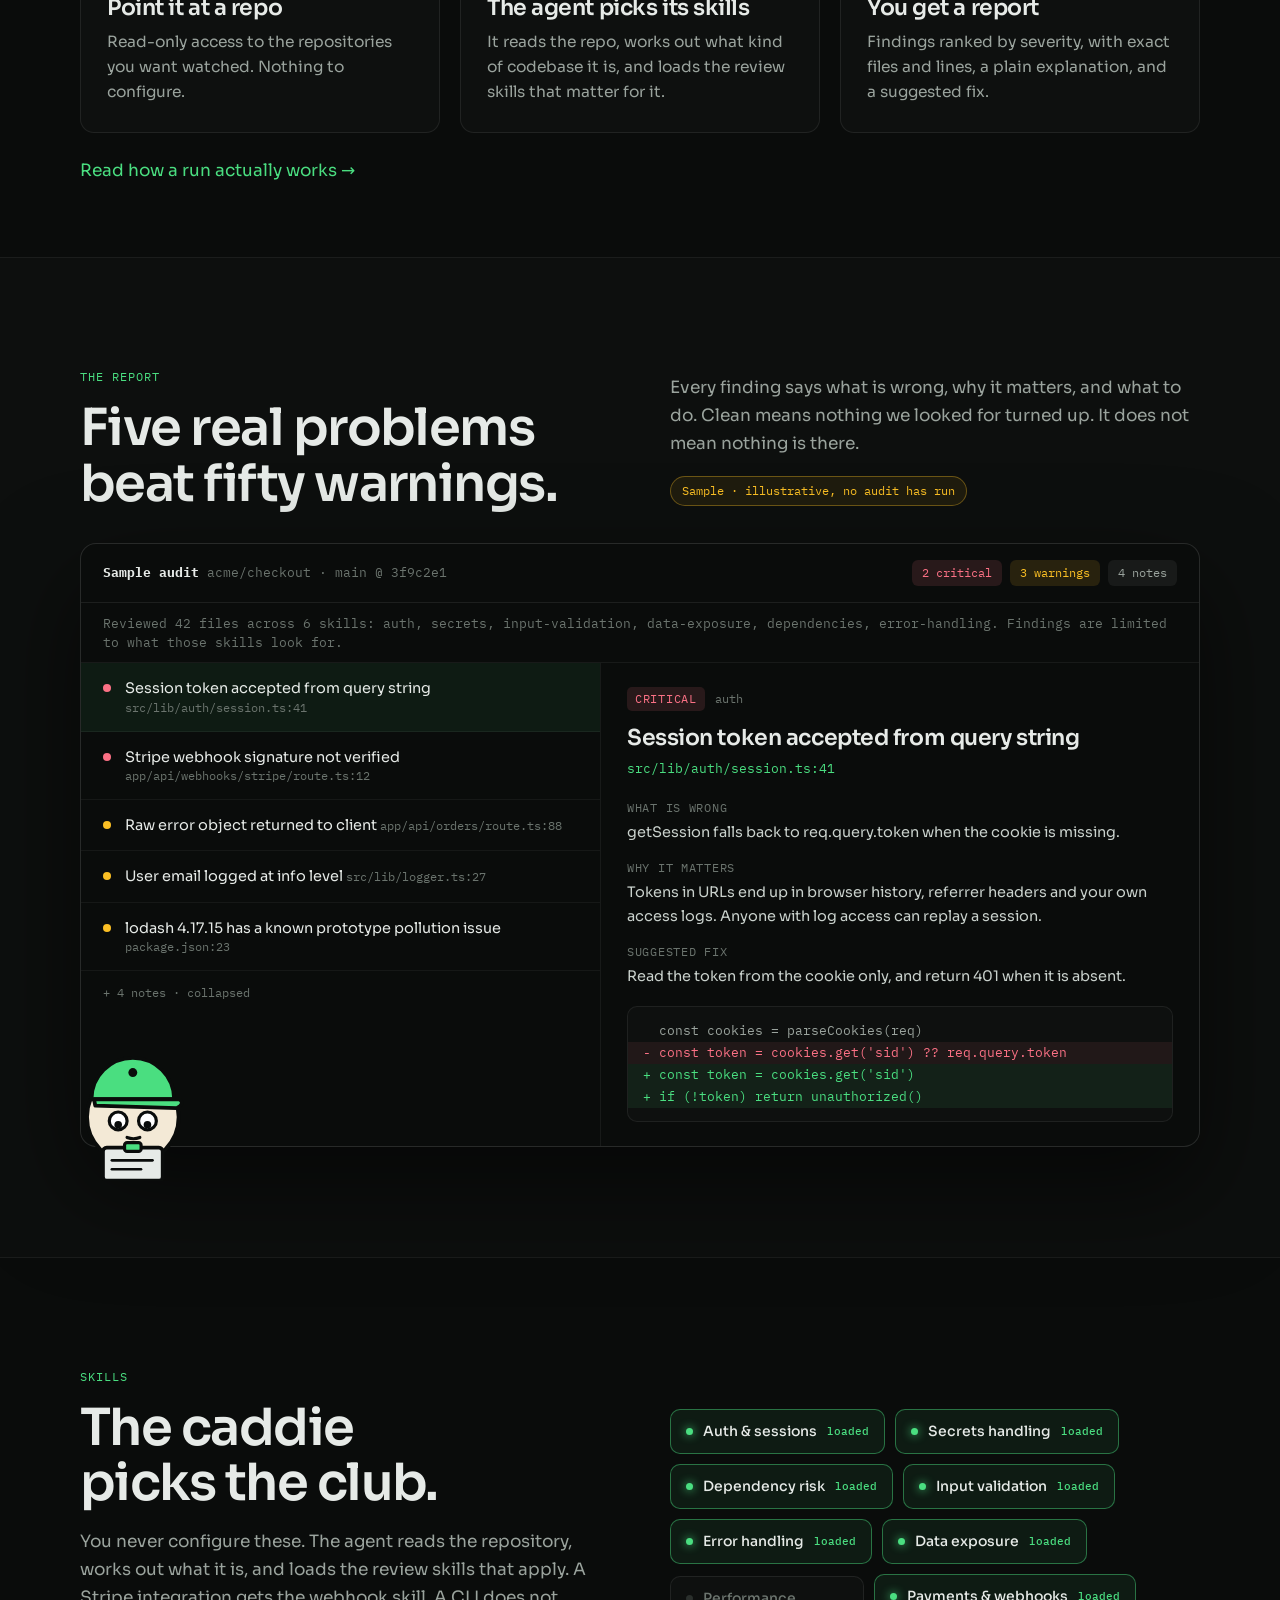
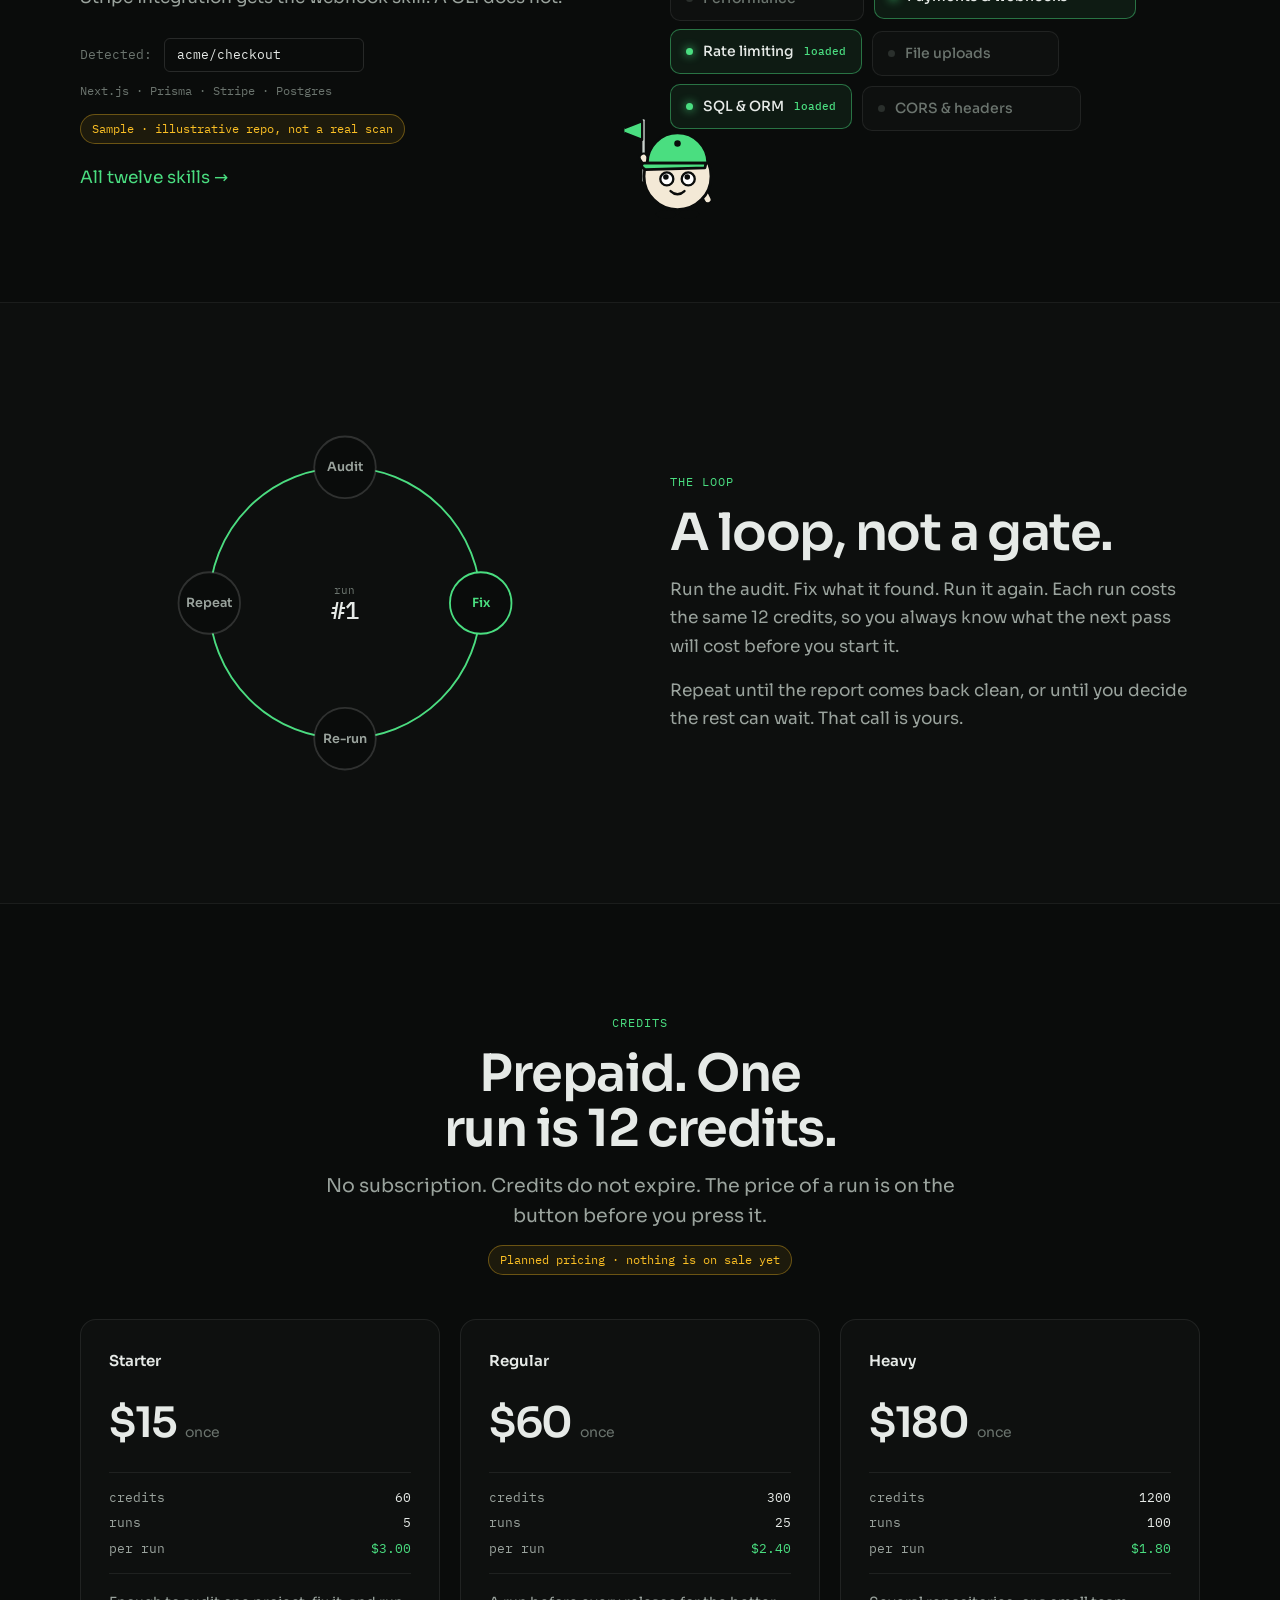
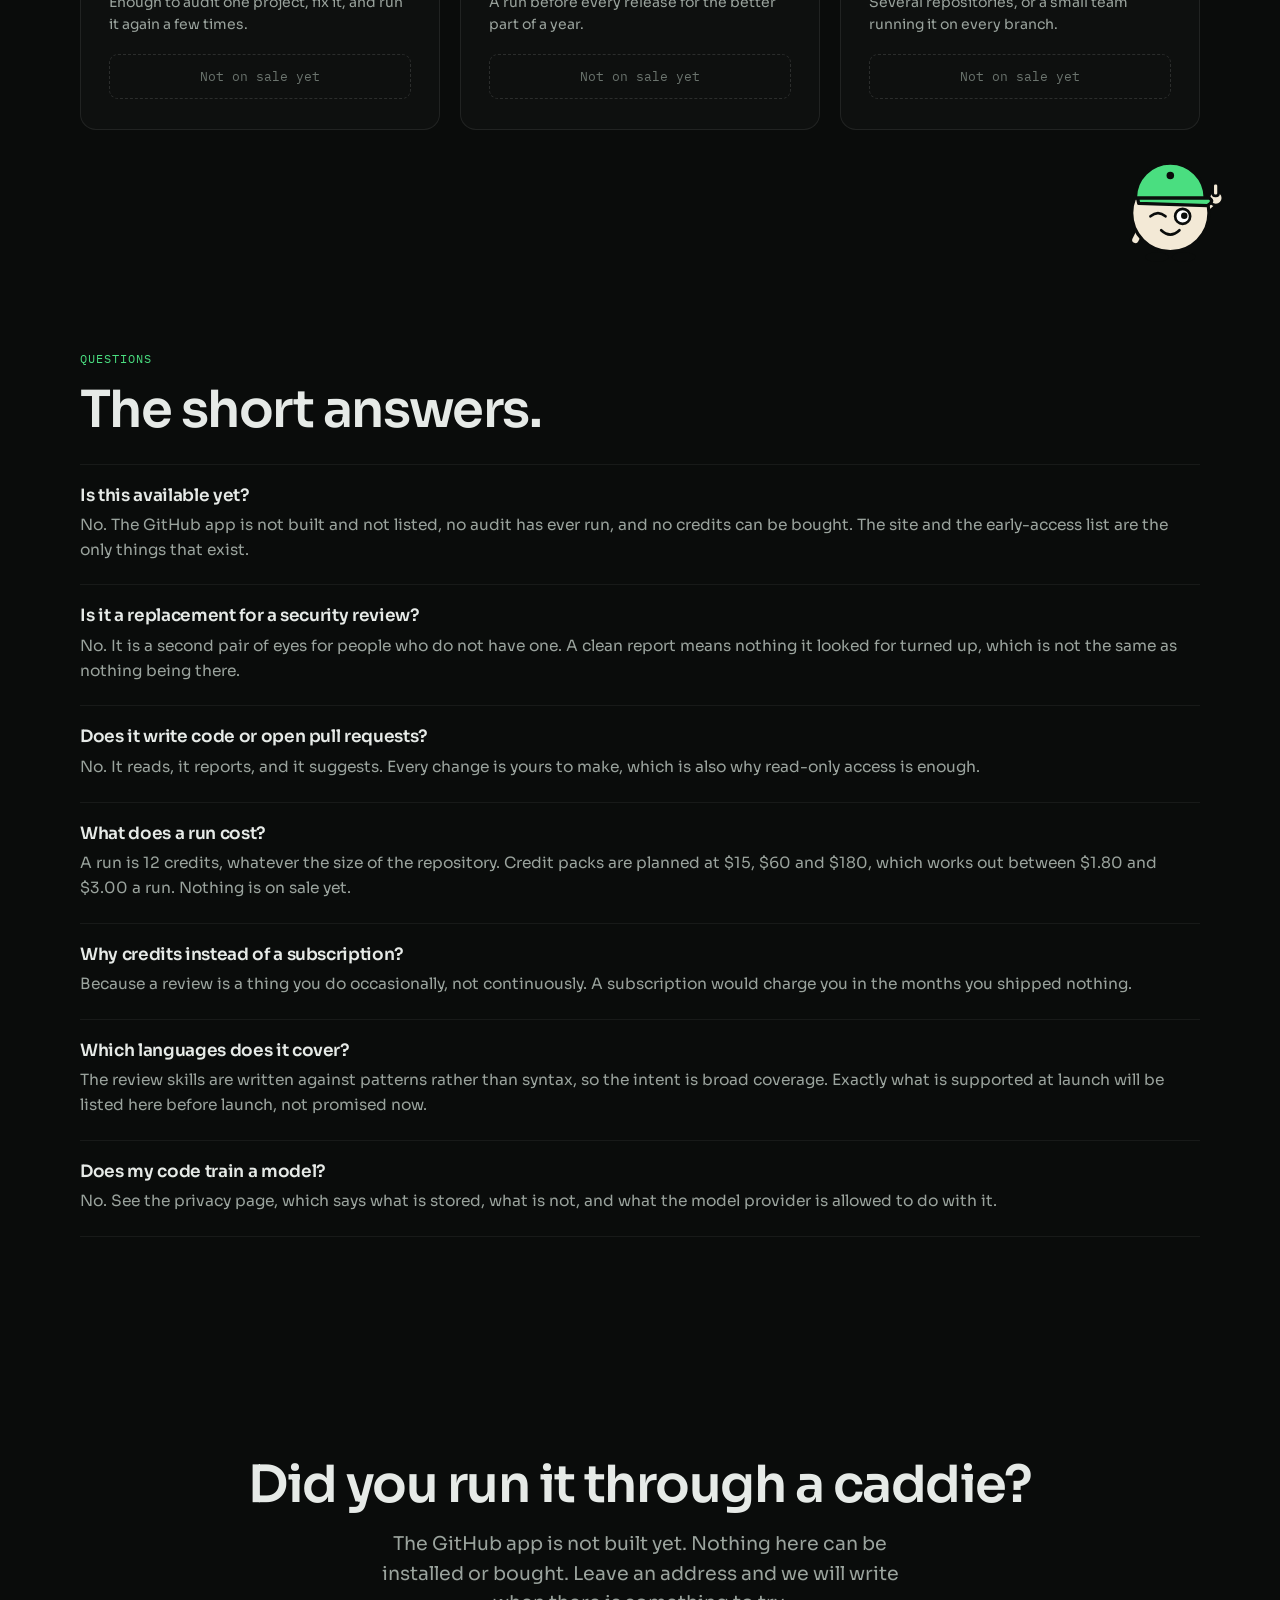
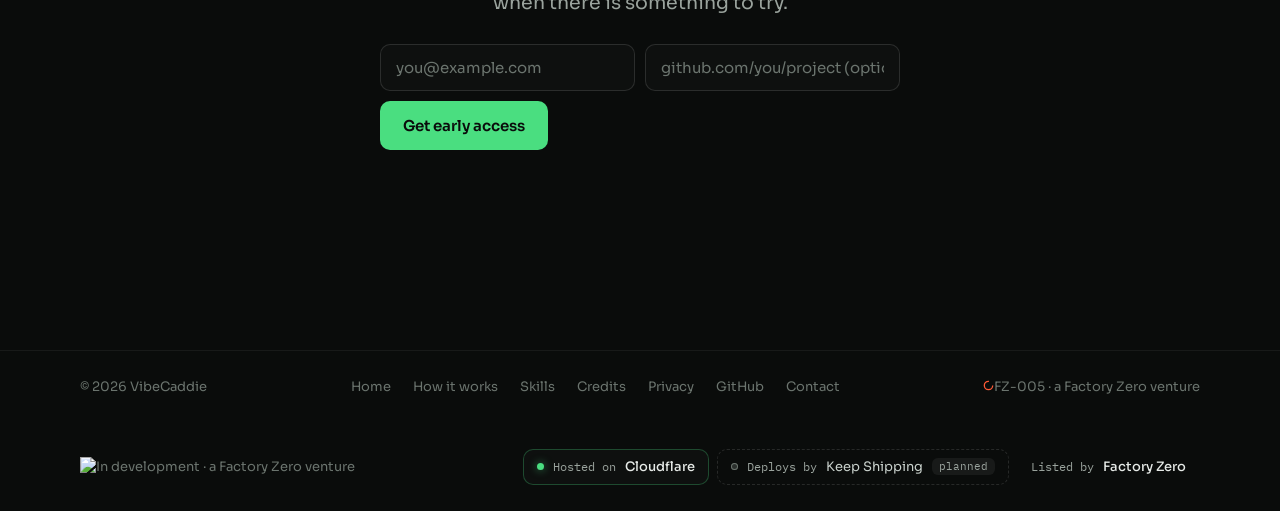
==== commit 774b397b: "Copy: match the site to what ships today; Factory Zero status badge Co-authored-by: Colonizer Settle" ====
--- a/index.html
+++ b/index.html
@@ -326,6 +326,7 @@
         <span class="detect-name" data-detect-name>acme/checkout</span>
       </div>
       <div class="mono dim" style="margin-top:10px;font-size:12px" data-detect-stack>Next.js · Prisma · Stripe · Postgres</div>
+      <p style="margin-top:14px"><span class="sample-note">Sample &middot; illustrative repo, not a real scan</span></p>
       <p class="body" style="margin-top:20px"><a href="/skills/" style="color:var(--green)">All twelve skills &rarr;</a></p>
     </div>
     <div style="position:relative">
@@ -529,6 +530,7 @@
     <span class="fz-credit"><a href="https://factory0.ventures" rel="noopener"><svg class="fz-ring" viewBox="0 0 16 16" width="11" height="11" aria-hidden="true" focusable="false"><circle cx="8" cy="8" r="6.1" fill="none" stroke="#FF5A36" stroke-width="1.9" stroke-dasharray="28.7 9.6"/></svg><span>FZ-005 &middot; a Factory Zero venture</span></a></span>
   </div>
   <div class="wrap foot-built">
+    <a href="https://factory0.ventures/ventures/vibecaddie/"><img src="https://factory0.ventures/badge/vibecaddie.svg" alt="In development · a Factory Zero venture" height="22"></a>
     <!-- built-with:start -->
     <ul class="built-with" aria-label="Built with">
       <li class="bw"><span class="bw__role">Hosted on</span> <a class="bw__name" href="https://www.cloudflare.com">Cloudflare</a></li>
